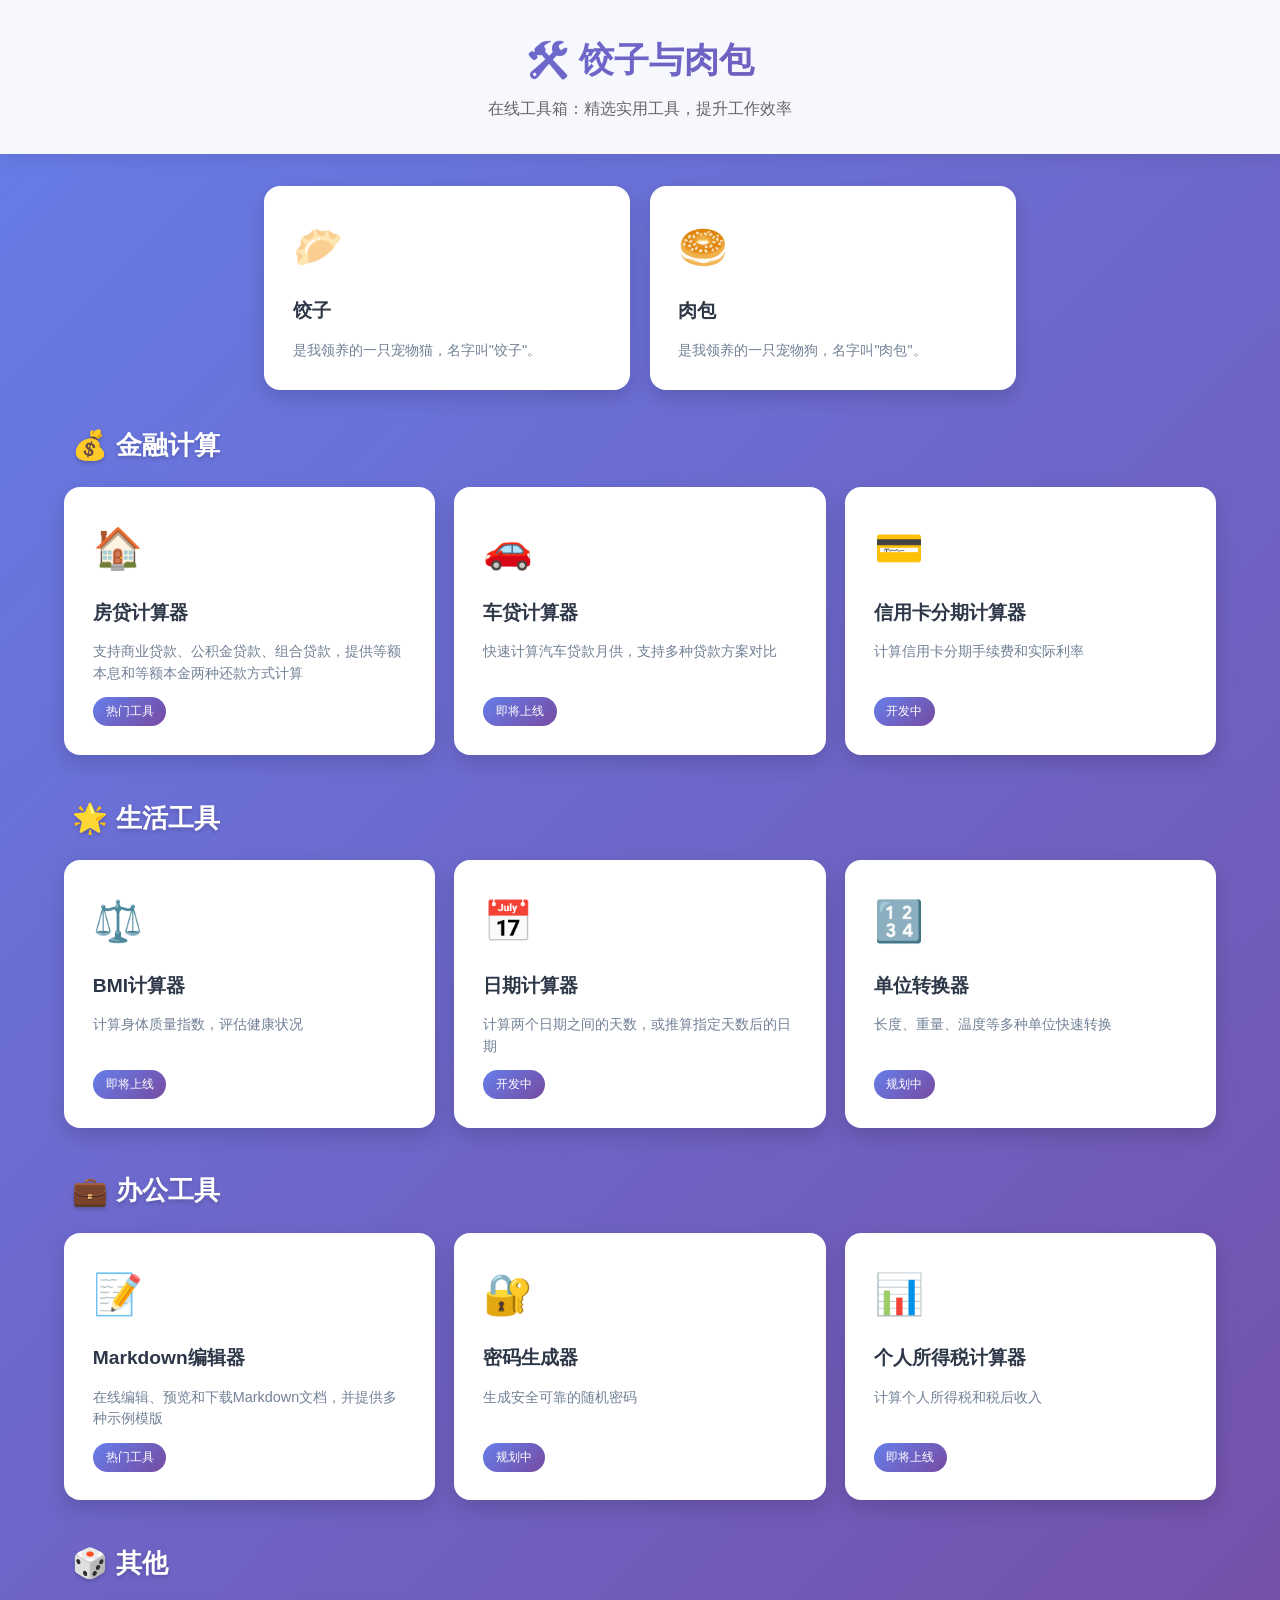
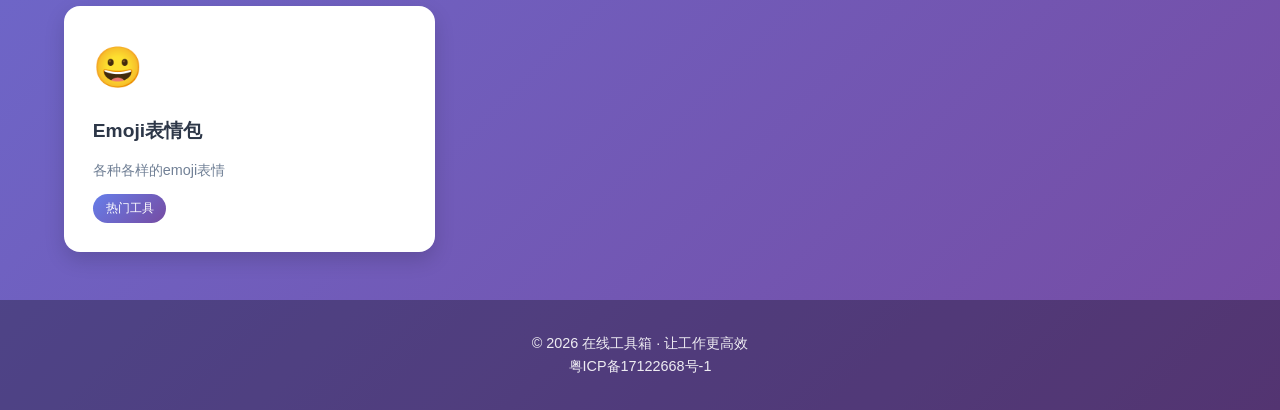
==== index.html @ e8a7672c "1.emoji表情" ====
<!DOCTYPE html>
<html lang="zh-CN">
<head>
    <!-- 统计PV -->
    <script charset="UTF-8" id="LA_COLLECT" src="//sdk.51.la/js-sdk-pro.min.js"></script>
    <script>LA.init({id:"3PX159tXXF8PlFb9",ck:"3PX159tXXF8PlFb9"})</script>
    <!-- 统计PV -->

    <meta name="baidu_union_verify" content="e7fadfc75bd903dfa86b9df560e33528">
    <meta charset="UTF-8">
    <meta name="viewport" content="width=device-width, initial-scale=1.0">
    <title>饺子与肉包</title>
    <style>
        /* 基础重置与排版 */
        * { box-sizing: border-box; margin: 0; padding: 0; }
        body {
            font-family: "PingFang SC", "Microsoft YaHei", sans-serif;
            background: linear-gradient(135deg, #667eea 0%, #764ba2 100%);
            color: #333;
            line-height: 1.6;
            min-height: 100vh;
        }

        /* 顶部导航 */
        header {
            background: rgba(255, 255, 255, 0.95);
            backdrop-filter: blur(10px);
            box-shadow: 0 2px 20px rgba(0,0,0,0.1);
            padding: 2rem 1rem;
            text-align: center;
            position: sticky;
            top: 0;
            z-index: 100;
        }
        header h1 { 
            font-size: 2.2rem; 
            margin-bottom: 0.5rem;
            background: linear-gradient(135deg, #667eea, #764ba2);
            -webkit-background-clip: text;
            -webkit-text-fill-color: transparent;
            background-clip: text;
        }
        header p { 
            font-size: 1rem; 
            color: #666;
        }

        /* 主体内容 */
        main {
            max-width: 1200px;
            margin: 2rem auto;
            padding: 0 1.5rem;
        }

        /* 分类区块 */
        .category-section {
            margin-bottom: 2.5rem;
            animation: fadeInUp 0.6s ease-out;
        }

        @keyframes fadeInUp {
            from {
                opacity: 0;
                transform: translateY(30px);
            }
            to {
                opacity: 1;
                transform: translateY(0);
            }
        }

        .category-title {
            color: white;
            font-size: 1.6rem;
            margin-bottom: 1.2rem;
            padding-left: 0.5rem;
            display: flex;
            align-items: center;
            gap: 0.5rem;
            text-shadow: 0 2px 4px rgba(0,0,0,0.2);
        }

        .category-icon {
            font-size: 1.8rem;
        }

        /* 工具卡片网格 */
        .tools-grid {
            display: grid;
            grid-template-columns: repeat(auto-fill, minmax(280px, 1fr));
            gap: 1.2rem;
        }

        /* 工具按钮卡片 */
        .tool-card {
            background: white;
            border-radius: 16px;
            padding: 1.8rem;
            text-decoration: none;
            color: #333;
            box-shadow: 0 8px 20px rgba(0,0,0,0.15);
            transition: all 0.3s cubic-bezier(0.4, 0, 0.2, 1);
            position: relative;
            overflow: hidden;
            display: flex;
            flex-direction: column;
            gap: 0.8rem;
        }

        .tool-card::before {
            content: '';
            position: absolute;
            top: 0;
            left: 0;
            width: 100%;
            height: 4px;
            background: linear-gradient(90deg, #667eea, #764ba2);
            transform: scaleX(0);
            transform-origin: left;
            transition: transform 0.3s ease;
        }

        .tool-card:hover {
            transform: translateY(-8px) scale(1.02);
            box-shadow: 0 15px 35px rgba(0,0,0,0.25);
        }

        .tool-card:hover::before {
            transform: scaleX(1);
        }

        .tool-icon {
            font-size: 2.5rem;
            margin-bottom: 0.3rem;
        }

        .tool-name {
            font-size: 1.2rem;
            font-weight: 600;
            color: #2d3748;
        }

        .tool-desc {
            font-size: 0.9rem;
            color: #718096;
            line-height: 1.5;
        }

        .tool-badge {
            display: inline-block;
            padding: 0.3rem 0.8rem;
            background: linear-gradient(135deg, #667eea, #764ba2);
            color: white;
            border-radius: 20px;
            font-size: 0.75rem;
            font-weight: 500;
            margin-top: auto;
            align-self: flex-start;
        }

        /* 响应式设计 */
        @media (max-width: 768px) {
            header h1 {
                font-size: 1.8rem;
            }
            
            .tools-grid {
                grid-template-columns: repeat(auto-fill, minmax(240px, 1fr));
                gap: 1rem;
            }

            .category-title {
                font-size: 1.3rem;
            }

            main {
                padding: 0 1rem;
            }
        }

        @media (max-width: 480px) {
            .tools-grid {
                grid-template-columns: 1fr;
            }
        }

        /* 页脚 */
        footer {
            text-align: center;
            padding: 2rem 1rem;
            background-color: rgba(0, 0, 0, 0.3);
            color: rgba(255, 255, 255, 0.9);
            font-size: 0.9rem;
            margin-top: 3rem;
        }

        footer a {
            color: rgba(255, 255, 255, 0.9);
            text-decoration: none;
            transition: color 0.3s;
        }

        footer a:hover {
            color: white;
            text-decoration: underline;
        }
    </style>
</head>
<body>

    <header>
        <h1>🛠️ 饺子与肉包</h1>
        <p>在线工具箱：精选实用工具，提升工作效率</p>
    </header>

    <!-- 饺子与肉包 -->
    <main style="max-width: 800px; margin-bottom: 1rem;">
        <div style="display: grid; grid-template-columns: repeat(auto-fit, minmax(280px, 1fr)); gap: 1.2rem; margin-bottom: 2rem;">
            <div class="tool-card" style="cursor: default;">
                <div class="tool-icon">🥟</div>
                <div class="tool-name">饺子</div>
                <div class="tool-desc">是我领养的一只宠物猫，名字叫"饺子"。</div>
            </div>

            <div class="tool-card" style="cursor: default;">
                <div class="tool-icon">🥯</div>
                <div class="tool-name">肉包</div>
                <div class="tool-desc">是我领养的一只宠物狗，名字叫"肉包"。</div>
            </div>
        </div>
    </main>

    <main>
        <!-- 金融计算分类 -->
        <section class="category-section">
            <h2 class="category-title">
                <span class="category-icon">💰</span>
                金融计算
            </h2>
            <div class="tools-grid">
                <a href="./fangdai/index.html" class="tool-card">
                    <div class="tool-icon">🏠</div>
                    <div class="tool-name">房贷计算器</div>
                    <div class="tool-desc">支持商业贷款、公积金贷款、组合贷款，提供等额本息和等额本金两种还款方式计算</div>
                    <span class="tool-badge">热门工具</span>
                </a>

                <a href="#" class="tool-card">
                    <div class="tool-icon">🚗</div>
                    <div class="tool-name">车贷计算器</div>
                    <div class="tool-desc">快速计算汽车贷款月供，支持多种贷款方案对比</div>
                    <span class="tool-badge">即将上线</span>
                </a>

                <a href="#" class="tool-card">
                    <div class="tool-icon">💳</div>
                    <div class="tool-name">信用卡分期计算器</div>
                    <div class="tool-desc">计算信用卡分期手续费和实际利率</div>
                    <span class="tool-badge">开发中</span>
                </a>
            </div>
        </section>

        <!-- 生活工具分类 -->
        <section class="category-section">
            <h2 class="category-title">
                <span class="category-icon">🌟</span>
                生活工具
            </h2>
            <div class="tools-grid">
                <a href="#" class="tool-card">
                    <div class="tool-icon">⚖️</div>
                    <div class="tool-name">BMI计算器</div>
                    <div class="tool-desc">计算身体质量指数，评估健康状况</div>
                    <span class="tool-badge">即将上线</span>
                </a>

                <a href="#" class="tool-card">
                    <div class="tool-icon">📅</div>
                    <div class="tool-name">日期计算器</div>
                    <div class="tool-desc">计算两个日期之间的天数，或推算指定天数后的日期</div>
                    <span class="tool-badge">开发中</span>
                </a>

                <a href="#" class="tool-card">
                    <div class="tool-icon">🔢</div>
                    <div class="tool-name">单位转换器</div>
                    <div class="tool-desc">长度、重量、温度等多种单位快速转换</div>
                    <span class="tool-badge">规划中</span>
                </a>
            </div>
        </section>

        <!-- 办公工具分类 -->
        <section class="category-section">
            <h2 class="category-title">
                <span class="category-icon">💼</span>
                办公工具
            </h2>
            <div class="tools-grid">
                <a href="./markdown/index.html" class="tool-card">
                    <div class="tool-icon">📝</div>
                    <div class="tool-name">Markdown编辑器</div>
                    <div class="tool-desc">在线编辑、预览和下载Markdown文档，并提供多种示例模版</div>
                    <span class="tool-badge">热门工具</span>
                </a>

                <a href="#" class="tool-card">
                    <div class="tool-icon">🔐</div>
                    <div class="tool-name">密码生成器</div>
                    <div class="tool-desc">生成安全可靠的随机密码</div>
                    <span class="tool-badge">规划中</span>
                </a>

                <a href="#" class="tool-card">
                    <div class="tool-icon">📊</div>
                    <div class="tool-name">个人所得税计算器</div>
                    <div class="tool-desc">计算个人所得税和税后收入</div>
                    <span class="tool-badge">即将上线</span>
                </a>
            </div>
        </section>

         <!-- 办公工具分类 -->
        <section class="category-section">
            <h2 class="category-title">
                <span class="category-icon">🎲</span>
                其他
            </h2>
            <div class="tools-grid">
                <a href="./emoji/index.html" class="tool-card">
                    <div class="tool-icon">😀</div>
                    <div class="tool-name">Emoji表情包</div>
                    <div class="tool-desc">各种各样的emoji表情</div>
                    <span class="tool-badge">热门工具</span>
                </a>
            </div>
        </section>
    </main>

    <footer>
        <p>&copy; <span id="year"></span> 在线工具箱 · 让工作更高效</p>
        <p><a href="https://beian.miit.gov.cn" target="_blank">粤ICP备17122668号-1</a></p>
    </footer>

    <script>
        // 自动更新年份
        document.getElementById('year').textContent = new Date().getFullYear();
    </script>

</body>
</html>
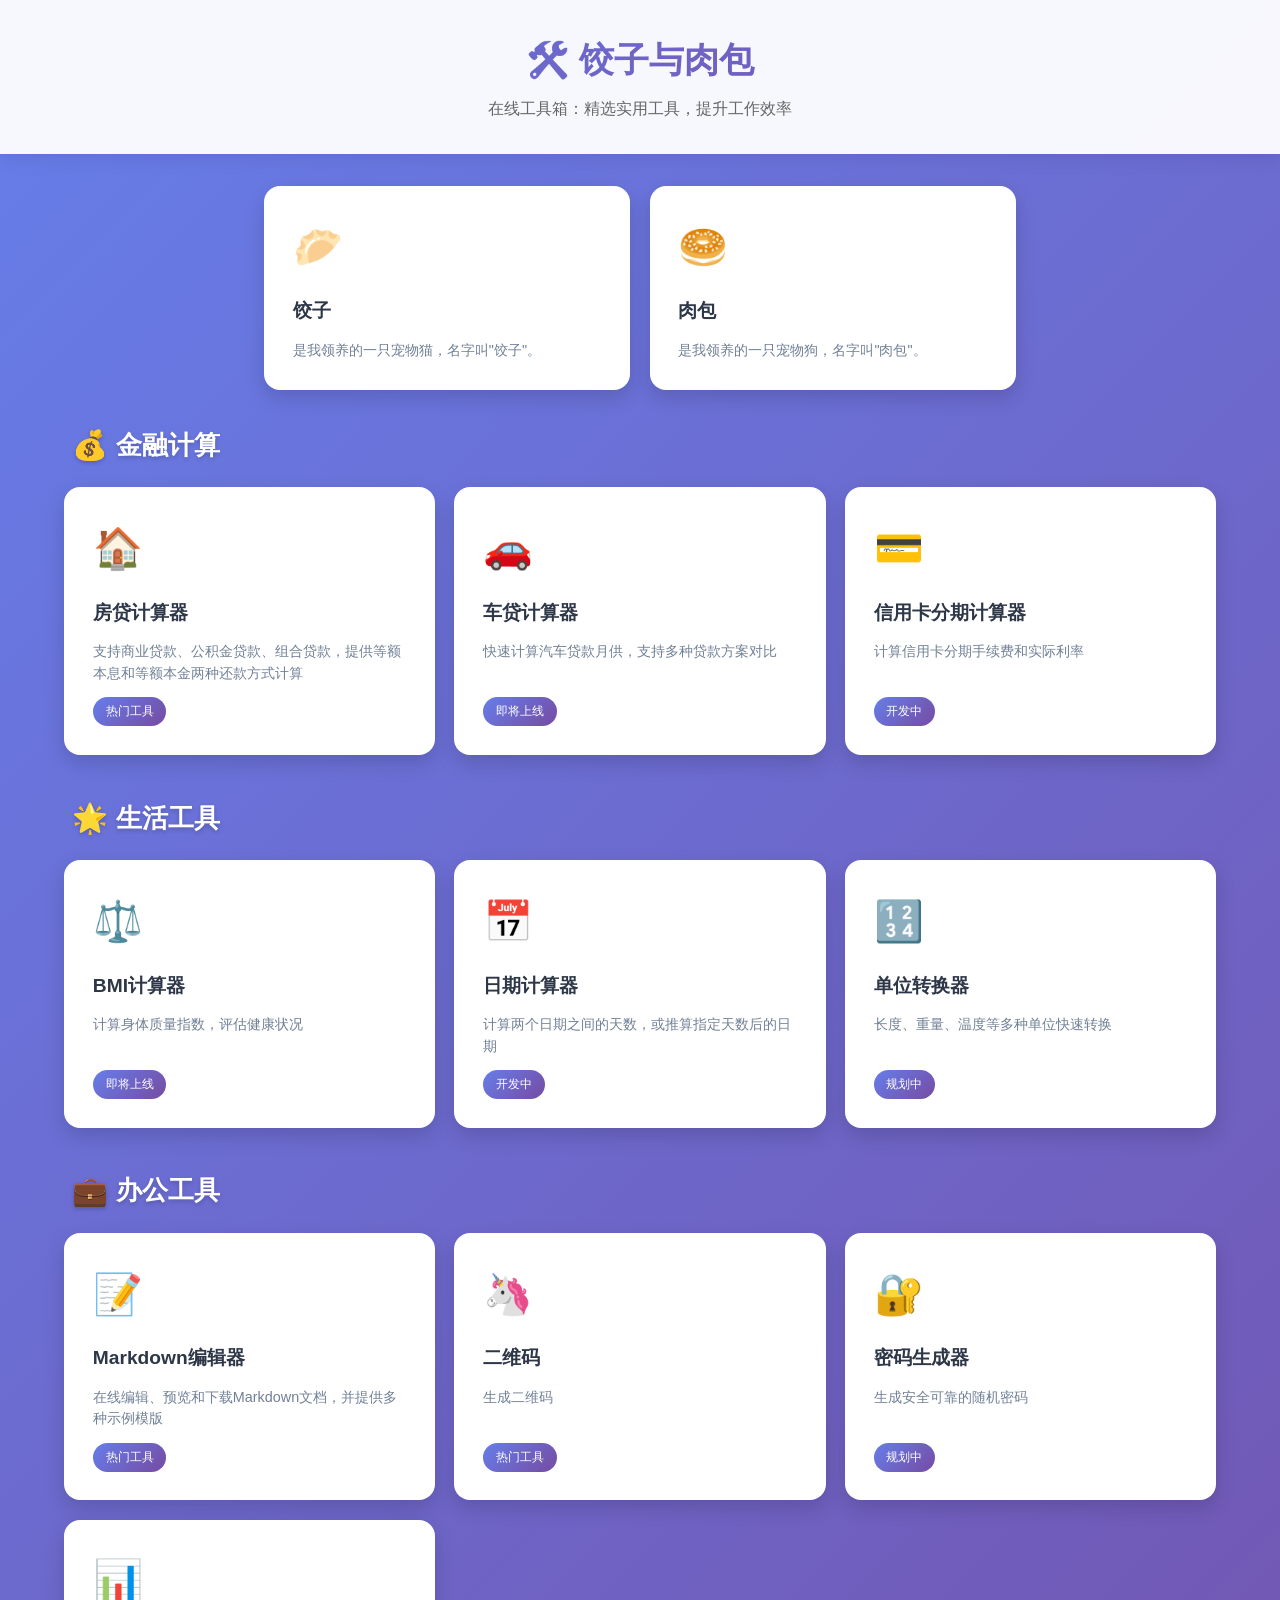
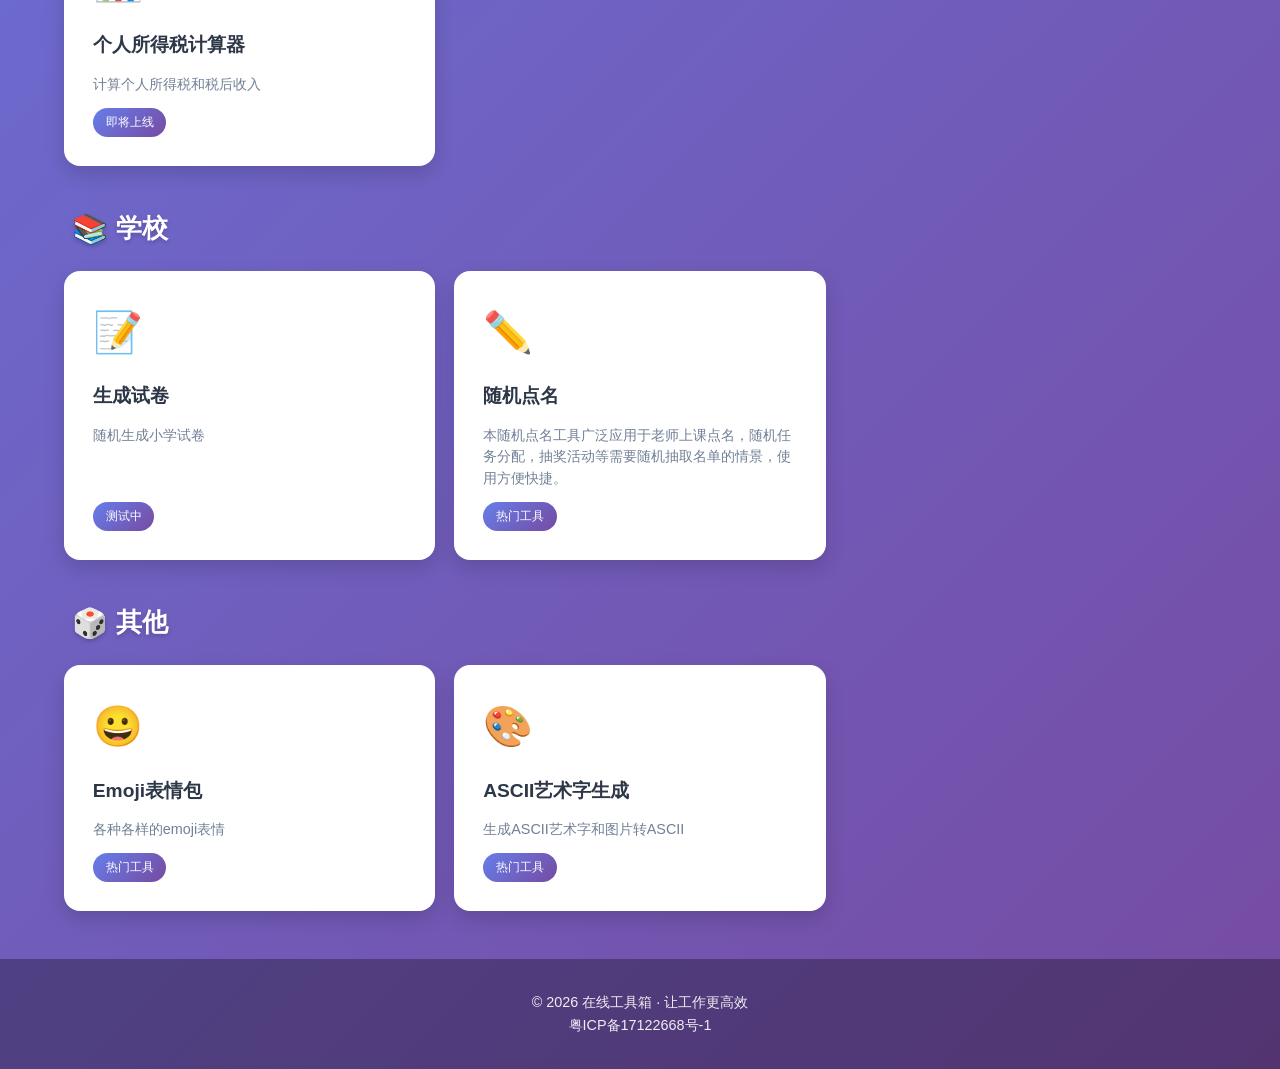
==== commit 603c4c28: "1.小工具：ASCII艺术字" ====
--- a/index.html
+++ b/index.html
@@ -305,6 +305,13 @@
                     <span class="tool-badge">热门工具</span>
                 </a>
 
+                <a href="./QRCode/index.html" class="tool-card">
+                    <div class="tool-icon">🦄</div>
+                    <div class="tool-name">二维码</div>
+                    <div class="tool-desc">生成二维码</div>
+                    <span class="tool-badge">热门工具</span>
+                </a>
+
                 <a href="#" class="tool-card">
                     <div class="tool-icon">🔐</div>
                     <div class="tool-name">密码生成器</div>
@@ -321,7 +328,31 @@
             </div>
         </section>
 
-         <!-- 办公工具分类 -->
+
+         <!-- 学校 -->
+        <section class="category-section">
+            <h2 class="category-title">
+                <span class="category-icon">📚</span>
+                学校
+            </h2>
+            <div class="tools-grid">
+                <a href="./shijuan/index.html" class="tool-card">
+                    <div class="tool-icon">📝</div>
+                    <div class="tool-name">生成试卷</div>
+                    <div class="tool-desc">随机生成小学试卷</div>
+                    <span class="tool-badge">测试中</span>
+                </a>
+                <a href="./dianming/index.html" class="tool-card">
+                    <div class="tool-icon">✏️</div>
+                    <div class="tool-name">随机点名</div>
+                    <div class="tool-desc">本随机点名工具广泛应用于老师上课点名，随机任务分配，抽奖活动等需要随机抽取名单的情景，使用方便快捷。</div>
+                    <span class="tool-badge">热门工具</span>
+                </a>
+            </div>
+        </section>
+
+
+         <!-- 其他分类 -->
         <section class="category-section">
             <h2 class="category-title">
                 <span class="category-icon">🎲</span>
@@ -334,6 +365,13 @@
                     <div class="tool-desc">各种各样的emoji表情</div>
                     <span class="tool-badge">热门工具</span>
                 </a>
+
+                <a href="./ascii_art/index.html" class="tool-card">
+                    <div class="tool-icon">🎨</div>
+                    <div class="tool-name">ASCII艺术字生成</div>
+                    <div class="tool-desc">生成ASCII艺术字和图片转ASCII</div>
+                    <span class="tool-badge">热门工具</span>
+                </a>
             </div>
         </section>
     </main>
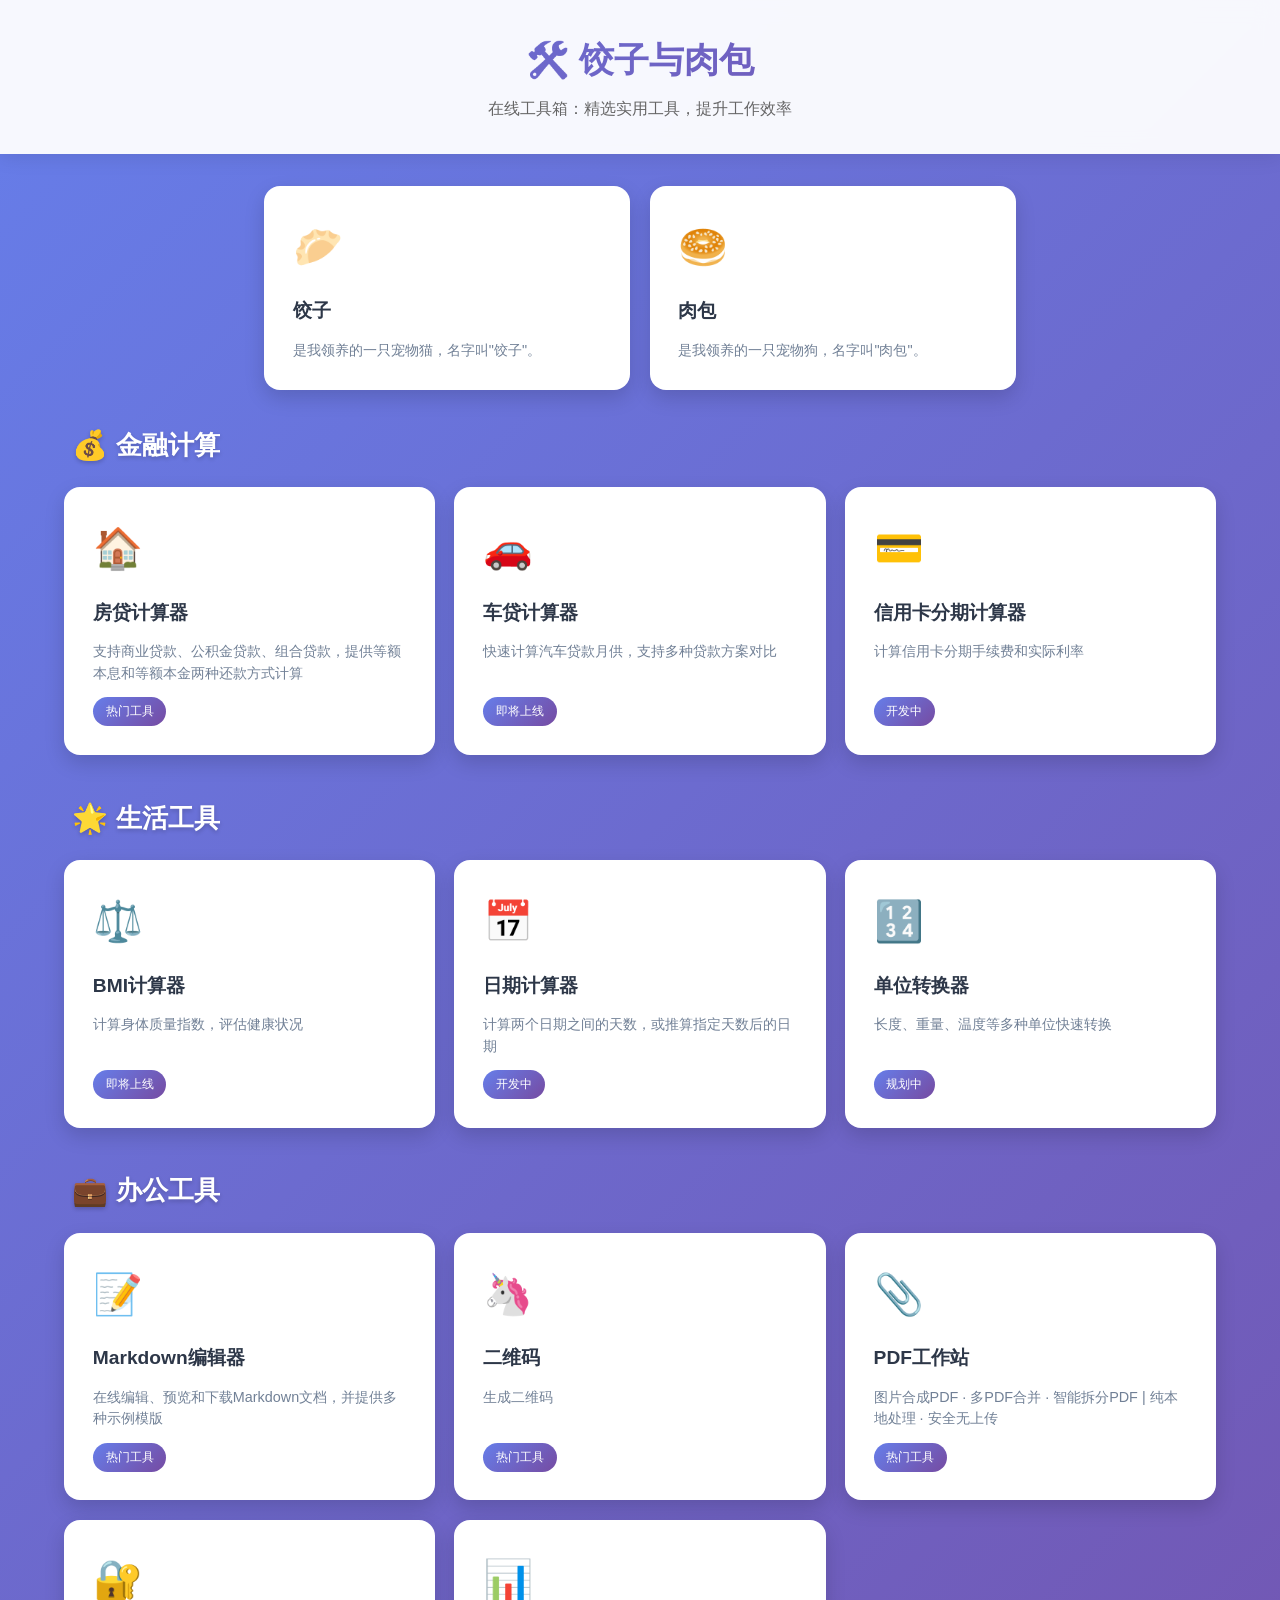
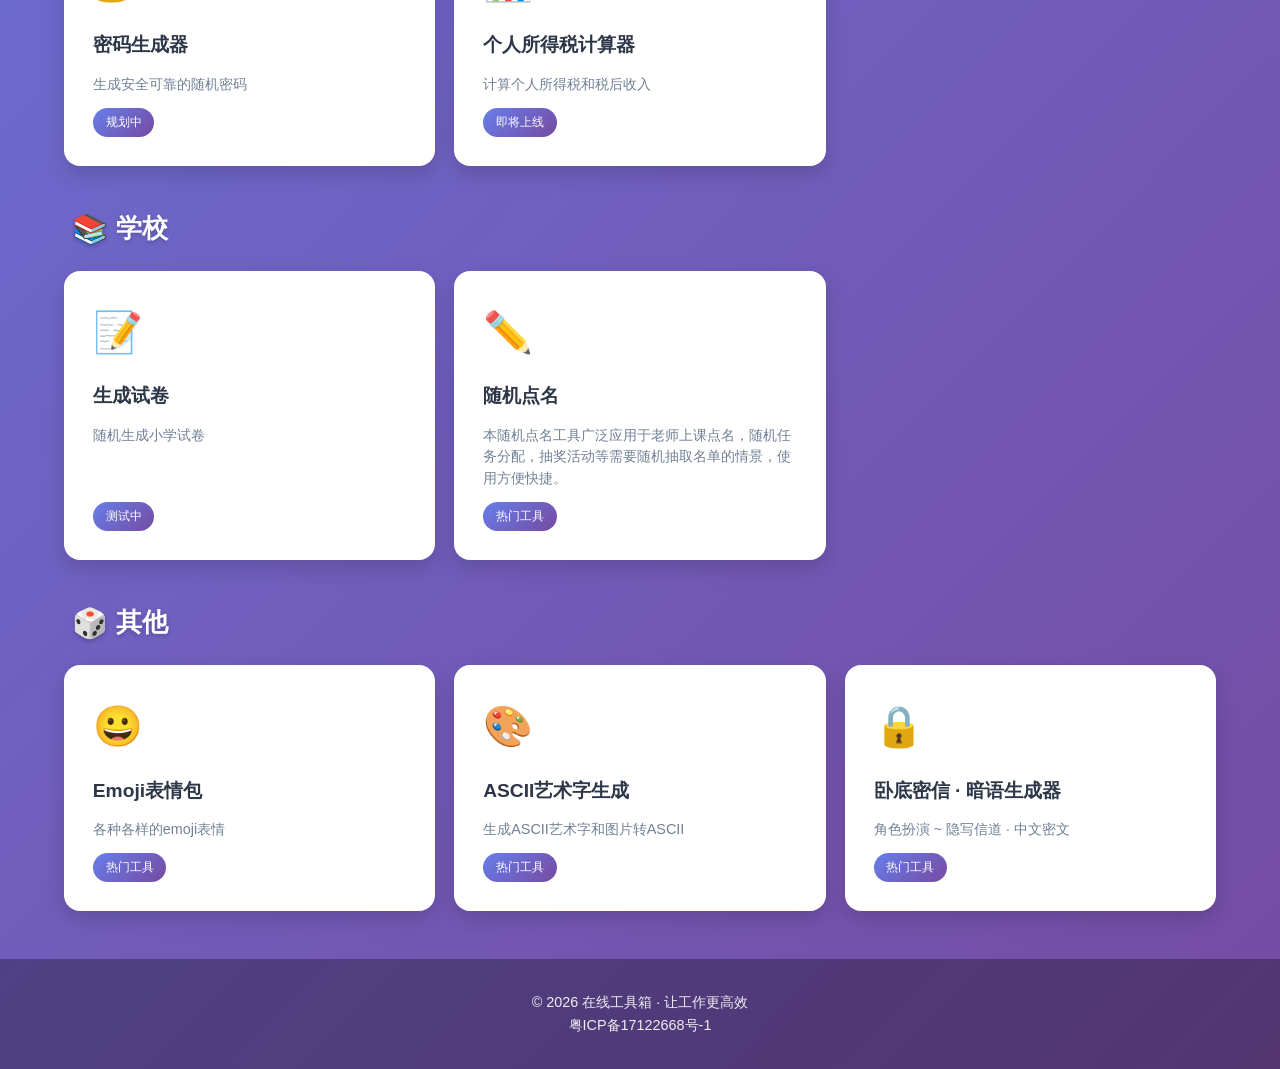
==== commit 6a676550: "1. 加密工具" ====
--- a/index.html
+++ b/index.html
@@ -1,10 +1,17 @@
 <!DOCTYPE html>
 <html lang="zh-CN">
 <head>
+
     <!-- 统计PV -->
+    <script src="./config.js"></script>
     <script charset="UTF-8" id="LA_COLLECT" src="//sdk.51.la/js-sdk-pro.min.js"></script>
-    <script>LA.init({id:"3PX159tXXF8PlFb9",ck:"3PX159tXXF8PlFb9"})</script>
+    <script>LA.init({id:SITE_CONFIG.analytics.id,ck:SITE_CONFIG.analytics.ck})</script>
     <!-- 统计PV -->
+
+<!--    &lt;!&ndash; 统计PV 发布到国内&ndash;&gt;-->
+<!--    <script charset="UTF-8" id="LA_COLLECT" src="//sdk.51.la/js-sdk-pro.min.js"></script>-->
+<!--    <script>LA.init({id:"3PX159tXXF8PlFb9",ck:"3PX159tXXF8PlFb9"})</script>-->
+<!--    &lt;!&ndash; 统计PV &ndash;&gt;-->
 
     <meta name="baidu_union_verify" content="e7fadfc75bd903dfa86b9df560e33528">
     <meta charset="UTF-8">
@@ -312,6 +319,13 @@
                     <span class="tool-badge">热门工具</span>
                 </a>
 
+                <a href="./pdf_edit/index.html" class="tool-card">
+                    <div class="tool-icon">📎</div>
+                    <div class="tool-name">PDF工作站</div>
+                    <div class="tool-desc">图片合成PDF · 多PDF合并 · 智能拆分PDF | 纯本地处理 · 安全无上传</div>
+                    <span class="tool-badge">热门工具</span>
+                </a>
+
                 <a href="#" class="tool-card">
                     <div class="tool-icon">🔐</div>
                     <div class="tool-name">密码生成器</div>
@@ -372,6 +386,13 @@
                     <div class="tool-desc">生成ASCII艺术字和图片转ASCII</div>
                     <span class="tool-badge">热门工具</span>
                 </a>
+
+                 <a href="./secret_play/index.html" class="tool-card">
+                    <div class="tool-icon">🔒</div>
+                    <div class="tool-name">卧底密信 · 暗语生成器</div>
+                    <div class="tool-desc">角色扮演 ~ 隐写信道 · 中文密文</div>
+                    <span class="tool-badge">热门工具</span>
+                </a>
             </div>
         </section>
     </main>
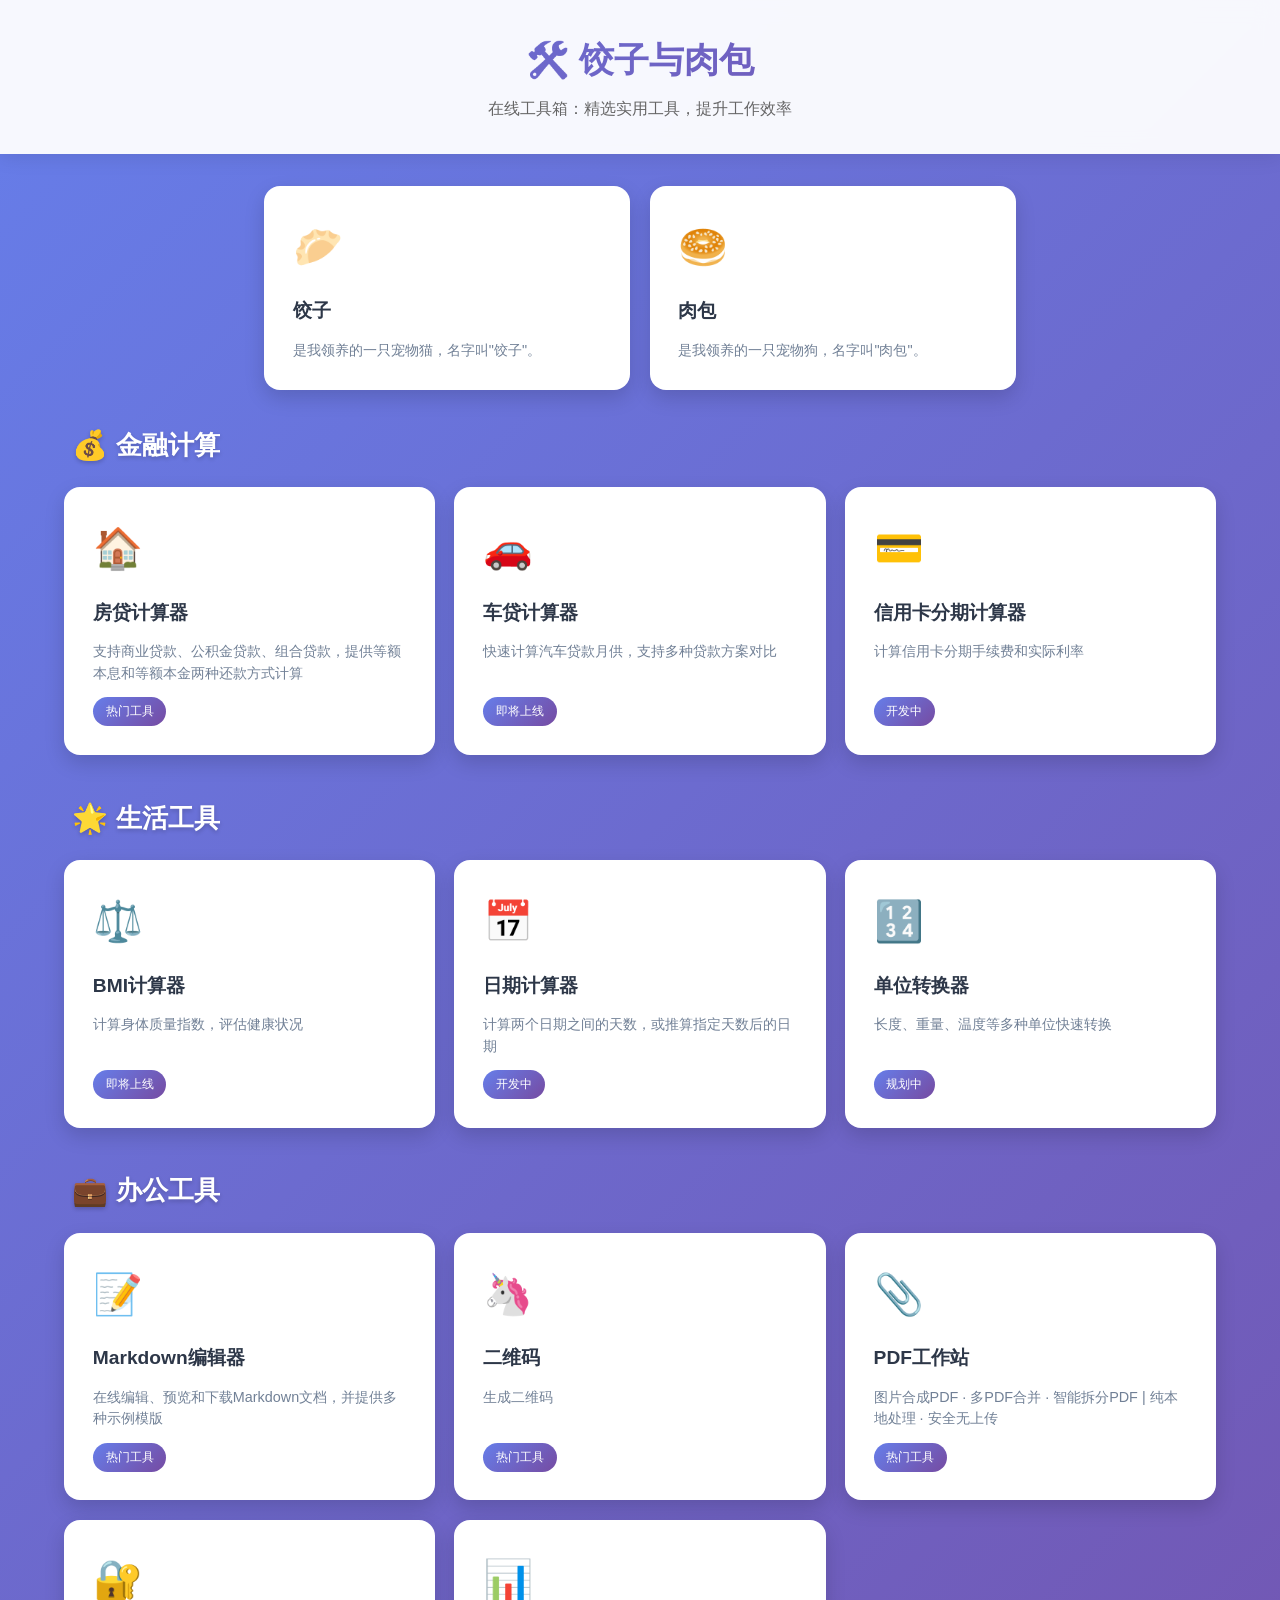
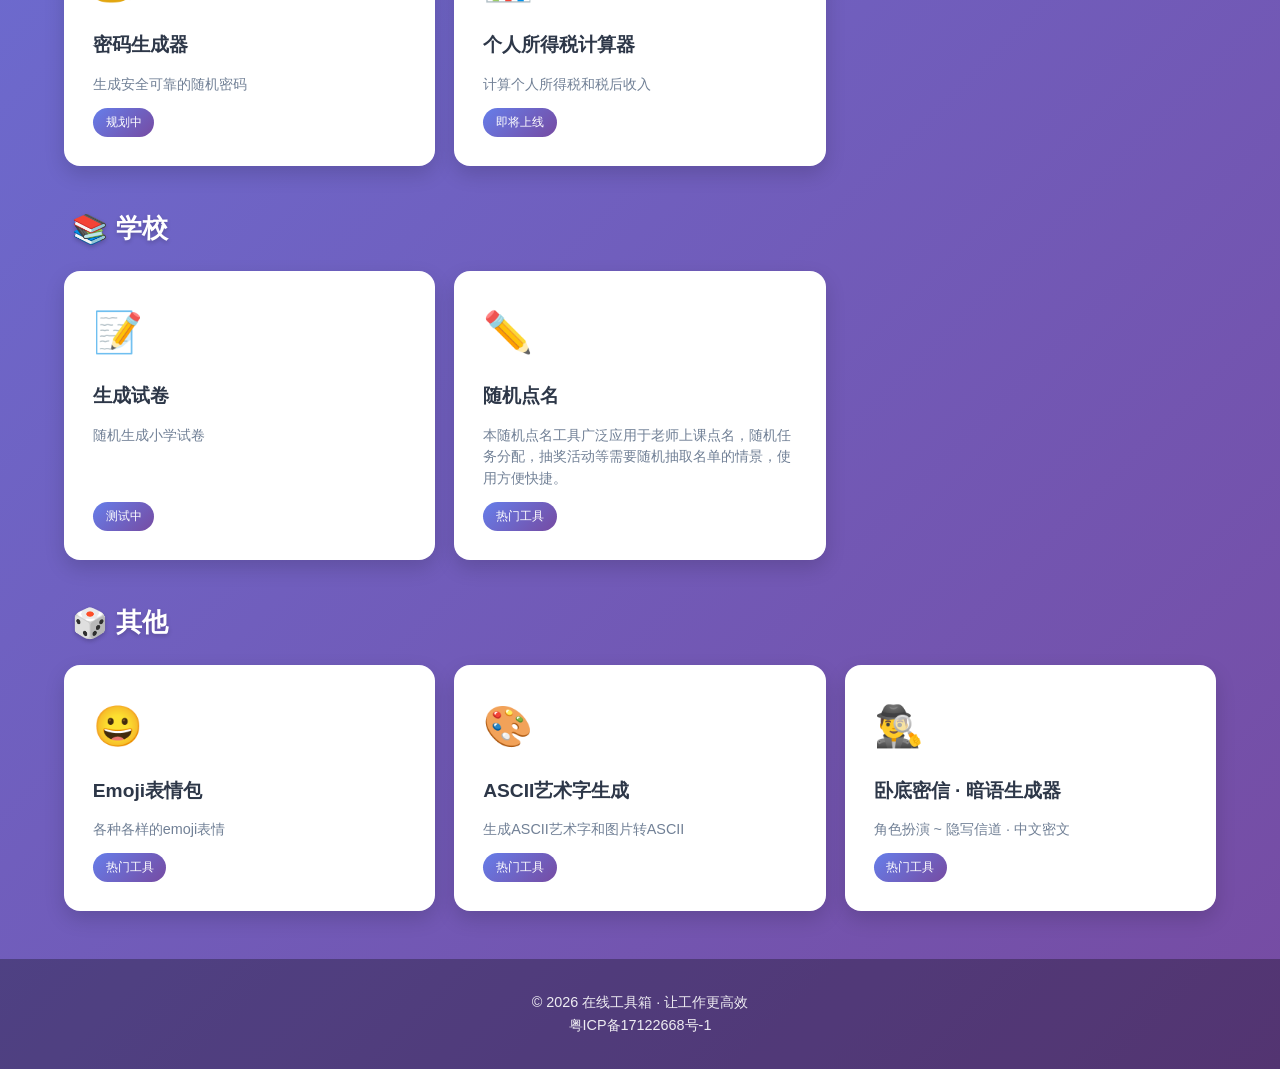
==== commit e719d5f9: "1. 加解密工具，添加PV埋点、返回首页按钮" ====
--- a/index.html
+++ b/index.html
@@ -388,7 +388,7 @@
                 </a>
 
                  <a href="./secret_play/index.html" class="tool-card">
-                    <div class="tool-icon">🔒</div>
+                    <div class="tool-icon">🕵️‍♂️</div>
                     <div class="tool-name">卧底密信 · 暗语生成器</div>
                     <div class="tool-desc">角色扮演 ~ 隐写信道 · 中文密文</div>
                     <span class="tool-badge">热门工具</span>
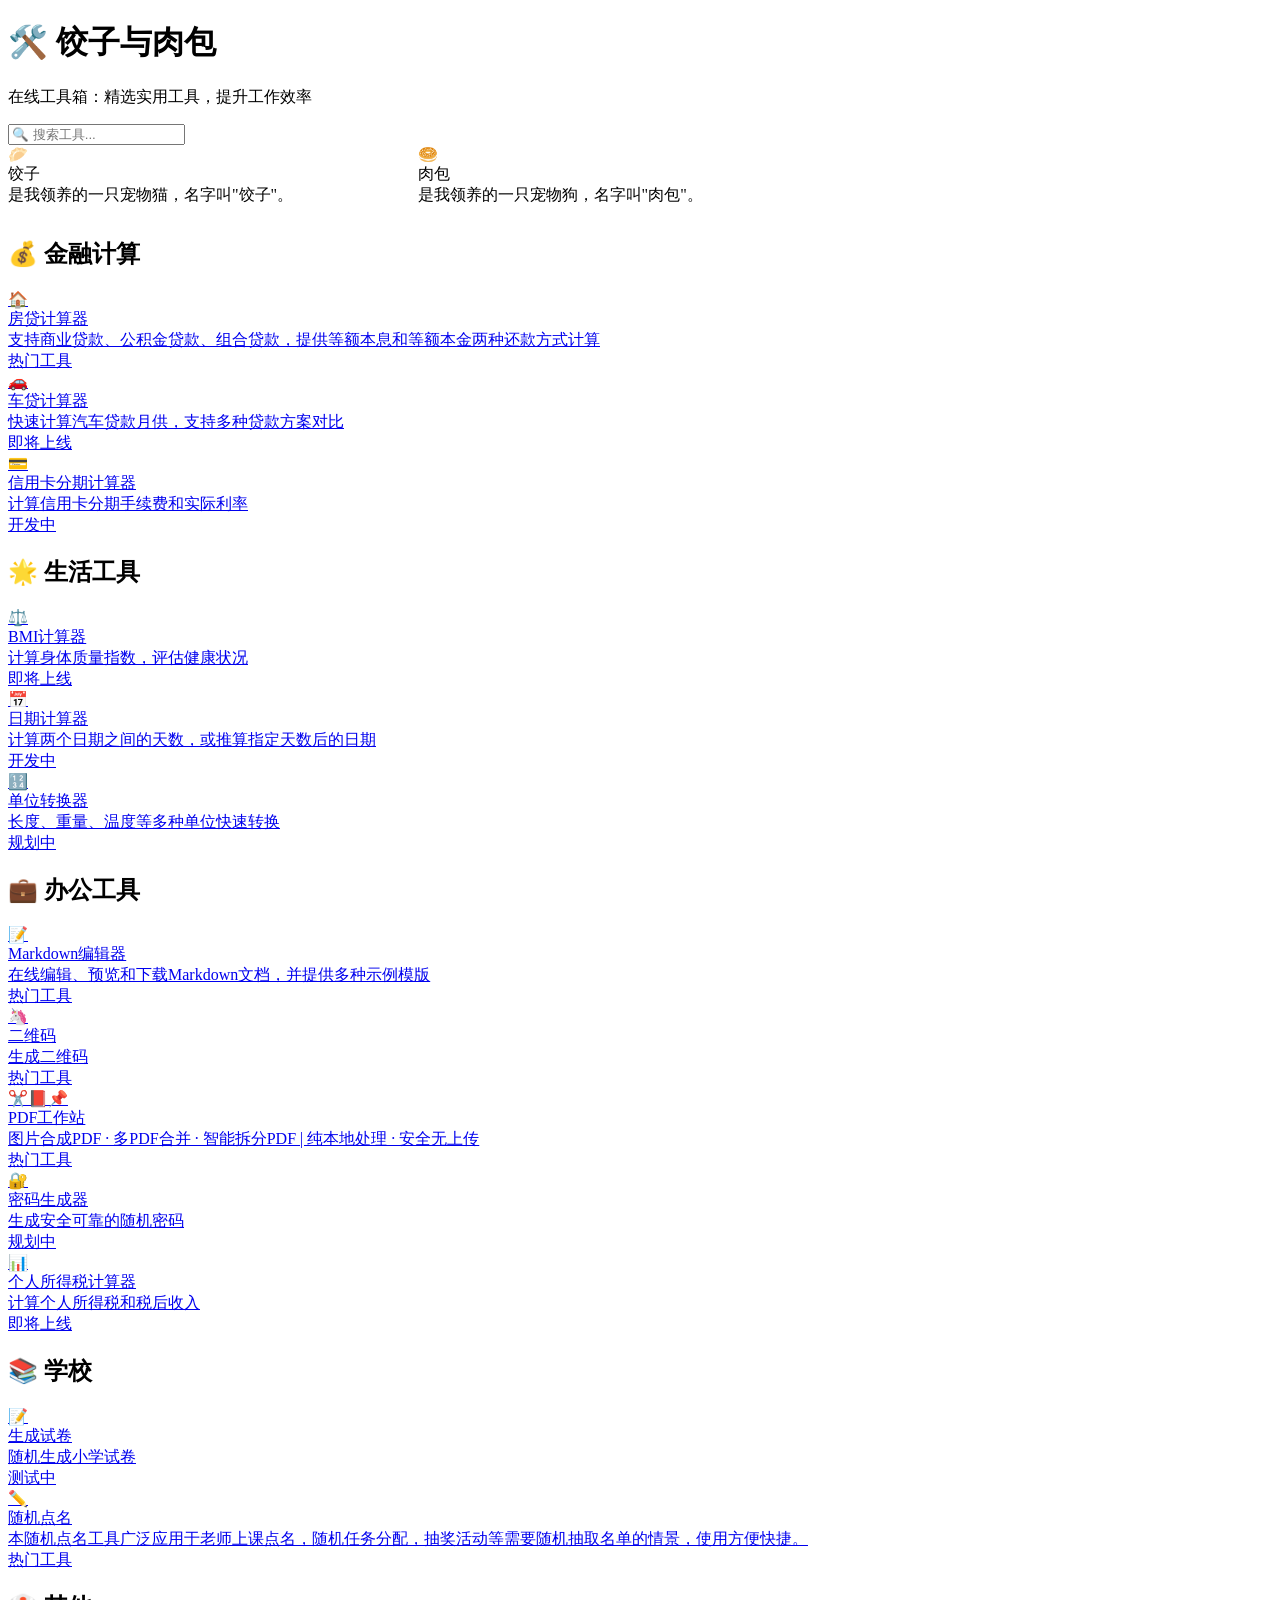
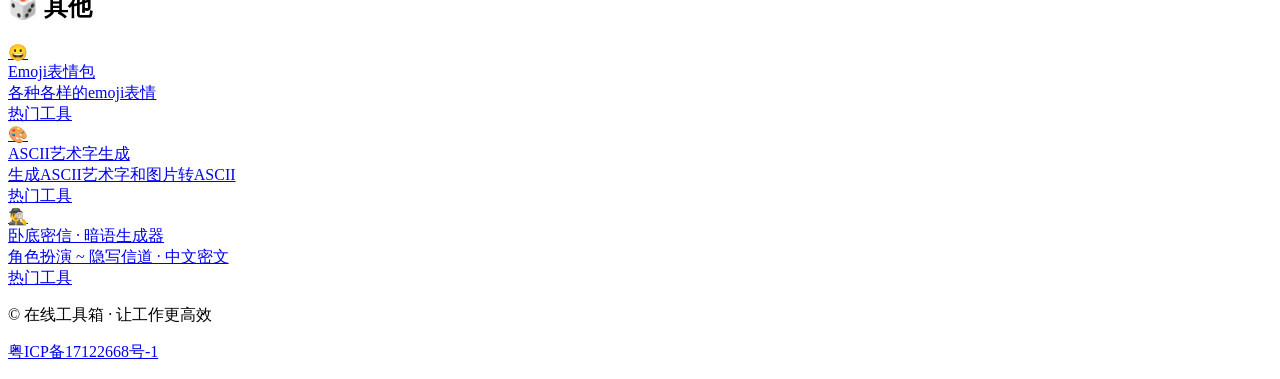
==== commit 3e45ef82: "1. 新增emoji种类 2. 修改PDF工作站入口的图标" ====
--- a/index.html
+++ b/index.html
@@ -17,207 +17,16 @@
     <meta charset="UTF-8">
     <meta name="viewport" content="width=device-width, initial-scale=1.0">
     <title>饺子与肉包</title>
-    <style>
-        /* 基础重置与排版 */
-        * { box-sizing: border-box; margin: 0; padding: 0; }
-        body {
-            font-family: "PingFang SC", "Microsoft YaHei", sans-serif;
-            background: linear-gradient(135deg, #667eea 0%, #764ba2 100%);
-            color: #333;
-            line-height: 1.6;
-            min-height: 100vh;
-        }
-
-        /* 顶部导航 */
-        header {
-            background: rgba(255, 255, 255, 0.95);
-            backdrop-filter: blur(10px);
-            box-shadow: 0 2px 20px rgba(0,0,0,0.1);
-            padding: 2rem 1rem;
-            text-align: center;
-            position: sticky;
-            top: 0;
-            z-index: 100;
-        }
-        header h1 { 
-            font-size: 2.2rem; 
-            margin-bottom: 0.5rem;
-            background: linear-gradient(135deg, #667eea, #764ba2);
-            -webkit-background-clip: text;
-            -webkit-text-fill-color: transparent;
-            background-clip: text;
-        }
-        header p { 
-            font-size: 1rem; 
-            color: #666;
-        }
-
-        /* 主体内容 */
-        main {
-            max-width: 1200px;
-            margin: 2rem auto;
-            padding: 0 1.5rem;
-        }
-
-        /* 分类区块 */
-        .category-section {
-            margin-bottom: 2.5rem;
-            animation: fadeInUp 0.6s ease-out;
-        }
-
-        @keyframes fadeInUp {
-            from {
-                opacity: 0;
-                transform: translateY(30px);
-            }
-            to {
-                opacity: 1;
-                transform: translateY(0);
-            }
-        }
-
-        .category-title {
-            color: white;
-            font-size: 1.6rem;
-            margin-bottom: 1.2rem;
-            padding-left: 0.5rem;
-            display: flex;
-            align-items: center;
-            gap: 0.5rem;
-            text-shadow: 0 2px 4px rgba(0,0,0,0.2);
-        }
-
-        .category-icon {
-            font-size: 1.8rem;
-        }
-
-        /* 工具卡片网格 */
-        .tools-grid {
-            display: grid;
-            grid-template-columns: repeat(auto-fill, minmax(280px, 1fr));
-            gap: 1.2rem;
-        }
-
-        /* 工具按钮卡片 */
-        .tool-card {
-            background: white;
-            border-radius: 16px;
-            padding: 1.8rem;
-            text-decoration: none;
-            color: #333;
-            box-shadow: 0 8px 20px rgba(0,0,0,0.15);
-            transition: all 0.3s cubic-bezier(0.4, 0, 0.2, 1);
-            position: relative;
-            overflow: hidden;
-            display: flex;
-            flex-direction: column;
-            gap: 0.8rem;
-        }
-
-        .tool-card::before {
-            content: '';
-            position: absolute;
-            top: 0;
-            left: 0;
-            width: 100%;
-            height: 4px;
-            background: linear-gradient(90deg, #667eea, #764ba2);
-            transform: scaleX(0);
-            transform-origin: left;
-            transition: transform 0.3s ease;
-        }
-
-        .tool-card:hover {
-            transform: translateY(-8px) scale(1.02);
-            box-shadow: 0 15px 35px rgba(0,0,0,0.25);
-        }
-
-        .tool-card:hover::before {
-            transform: scaleX(1);
-        }
-
-        .tool-icon {
-            font-size: 2.5rem;
-            margin-bottom: 0.3rem;
-        }
-
-        .tool-name {
-            font-size: 1.2rem;
-            font-weight: 600;
-            color: #2d3748;
-        }
-
-        .tool-desc {
-            font-size: 0.9rem;
-            color: #718096;
-            line-height: 1.5;
-        }
-
-        .tool-badge {
-            display: inline-block;
-            padding: 0.3rem 0.8rem;
-            background: linear-gradient(135deg, #667eea, #764ba2);
-            color: white;
-            border-radius: 20px;
-            font-size: 0.75rem;
-            font-weight: 500;
-            margin-top: auto;
-            align-self: flex-start;
-        }
-
-        /* 响应式设计 */
-        @media (max-width: 768px) {
-            header h1 {
-                font-size: 1.8rem;
-            }
-            
-            .tools-grid {
-                grid-template-columns: repeat(auto-fill, minmax(240px, 1fr));
-                gap: 1rem;
-            }
-
-            .category-title {
-                font-size: 1.3rem;
-            }
-
-            main {
-                padding: 0 1rem;
-            }
-        }
-
-        @media (max-width: 480px) {
-            .tools-grid {
-                grid-template-columns: 1fr;
-            }
-        }
-
-        /* 页脚 */
-        footer {
-            text-align: center;
-            padding: 2rem 1rem;
-            background-color: rgba(0, 0, 0, 0.3);
-            color: rgba(255, 255, 255, 0.9);
-            font-size: 0.9rem;
-            margin-top: 3rem;
-        }
-
-        footer a {
-            color: rgba(255, 255, 255, 0.9);
-            text-decoration: none;
-            transition: color 0.3s;
-        }
-
-        footer a:hover {
-            color: white;
-            text-decoration: underline;
-        }
-    </style>
+    <link rel="stylesheet" href="style.css">
 </head>
 <body>
 
     <header>
         <h1>🛠️ 饺子与肉包</h1>
         <p>在线工具箱：精选实用工具，提升工作效率</p>
+        <div class="search-container">
+            <input type="text" class="search-input" id="toolSearch" placeholder="🔍 搜索工具...">
+        </div>
     </header>
 
     <!-- 饺子与肉包 -->
@@ -237,6 +46,22 @@
         </div>
     </main>
 
+    <!-- 历史记录 -->
+    <main id="historyMain" style="display: none;">
+        <section class="history-section">
+            <div class="history-header">
+                <h2 class="history-title">
+                    <span>⏱️</span>
+                    最近访问
+                </h2>
+                <button class="clear-history-btn" onclick="clearHistory()">清空历史</button>
+            </div>
+            <div class="history-grid" id="historyGrid">
+                <!-- 历史记录将在这里动态生成 -->
+            </div>
+        </section>
+    </main>
+
     <main>
         <!-- 金融计算分类 -->
         <section class="category-section">
@@ -320,7 +145,7 @@
                 </a>
 
                 <a href="./pdf_edit/index.html" class="tool-card">
-                    <div class="tool-icon">📎</div>
+                    <div class="tool-icon">✂️📕📌</div>
                     <div class="tool-name">PDF工作站</div>
                     <div class="tool-desc">图片合成PDF · 多PDF合并 · 智能拆分PDF | 纯本地处理 · 安全无上传</div>
                     <span class="tool-badge">热门工具</span>
@@ -402,10 +227,7 @@
         <p><a href="https://beian.miit.gov.cn" target="_blank">粤ICP备17122668号-1</a></p>
     </footer>
 
-    <script>
-        // 自动更新年份
-        document.getElementById('year').textContent = new Date().getFullYear();
-    </script>
+    <script src="script.js"></script>
 
 </body>
 </html>
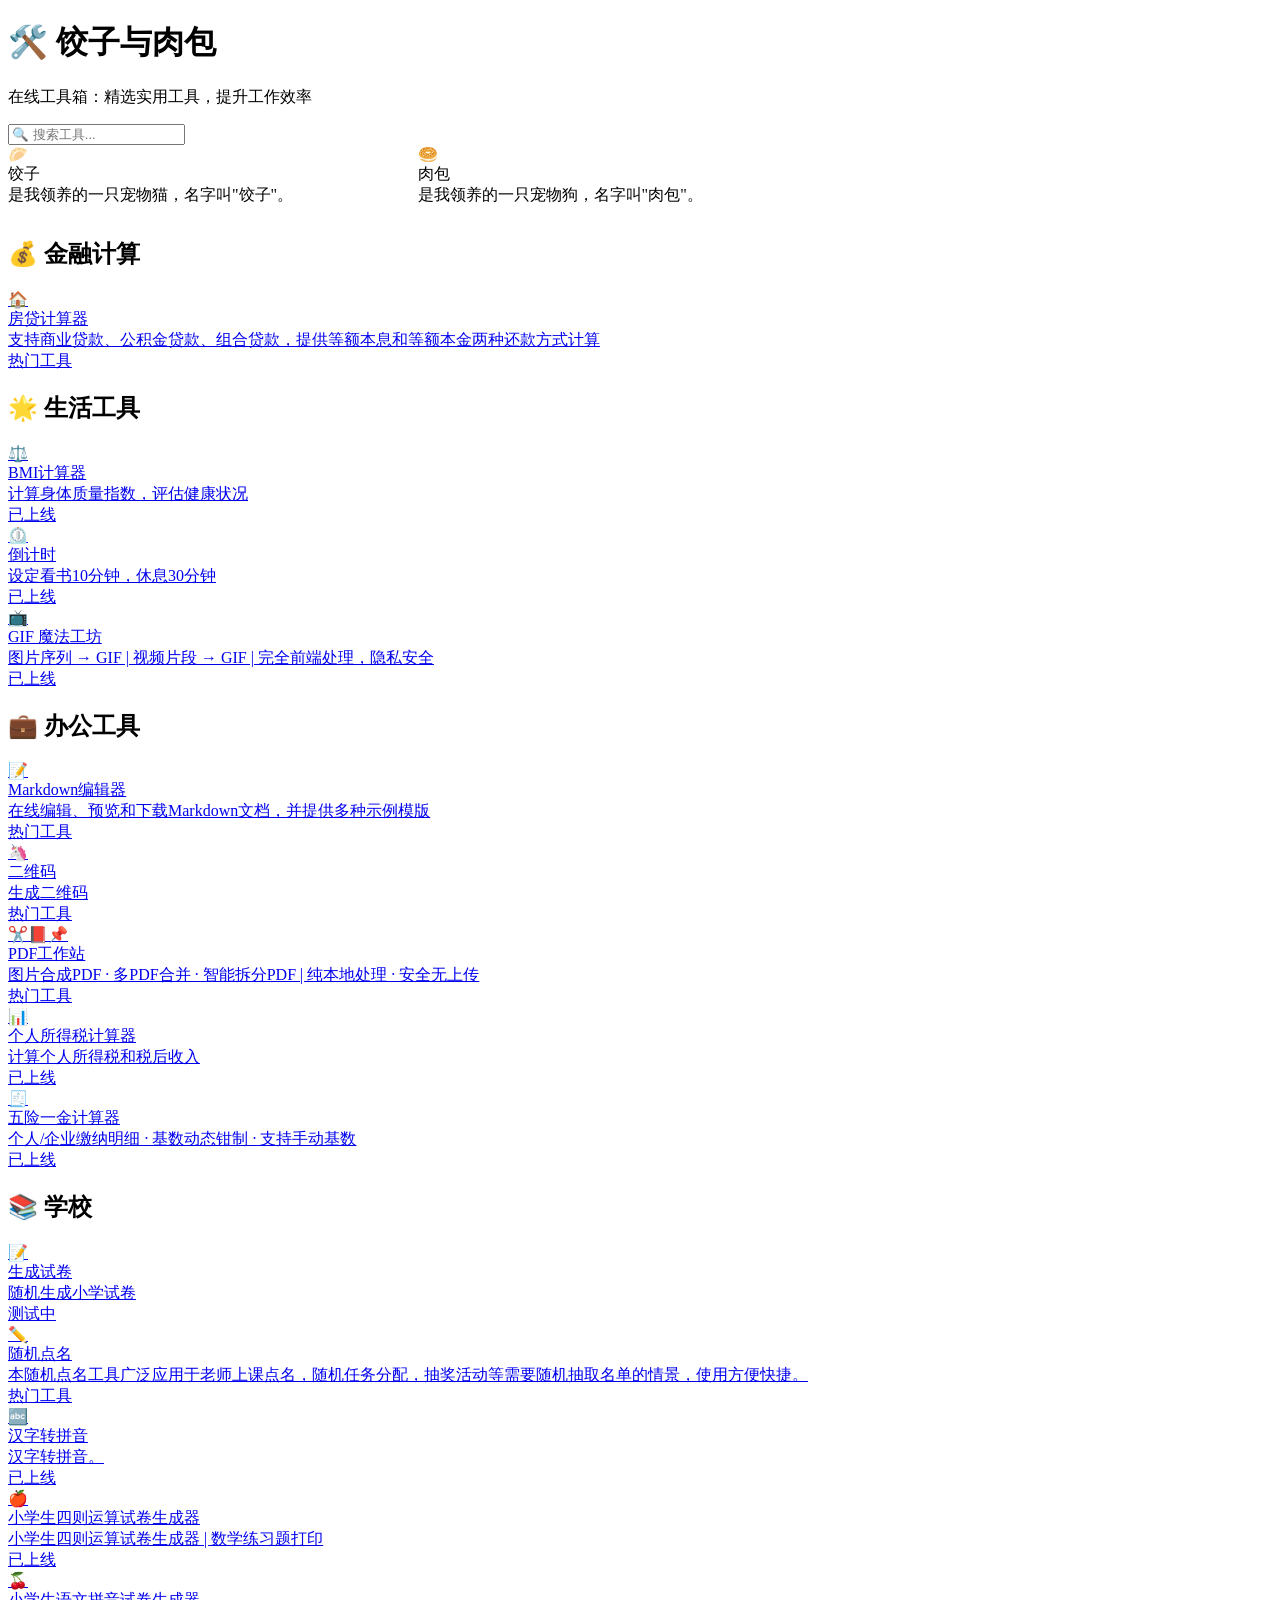
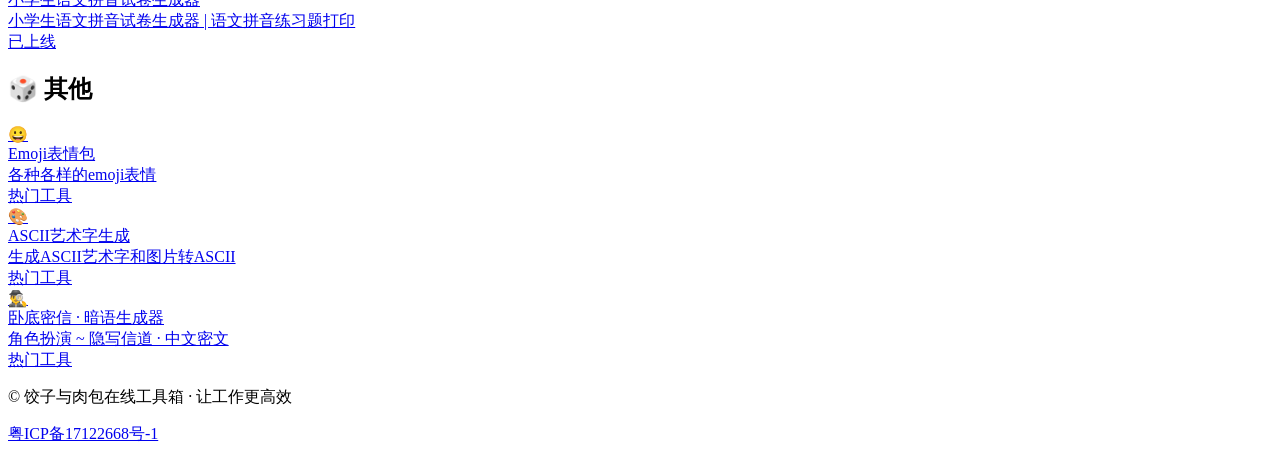
==== commit c3ec2655: "1. 小学语文拼音试卷生成" ====
--- a/index.html
+++ b/index.html
@@ -16,7 +16,41 @@
     <meta name="baidu_union_verify" content="e7fadfc75bd903dfa86b9df560e33528">
     <meta charset="UTF-8">
     <meta name="viewport" content="width=device-width, initial-scale=1.0">
-    <title>饺子与肉包</title>
+    
+    <!-- SEO Meta Tags -->
+    <title>饺子与肉包 - 在线工具箱 | 精选实用工具，提升工作效率</title>
+    <meta name="keywords" content="在线工具,网页工具,工具箱,房贷计算器,BMI计算器,Markdown编辑器,二维码生成器,GIF制作,PDF编辑,ASCII艺术,密码生成器,免费工具,效率工具">
+    <meta name="description" content="饺子与肉包在线工具箱，提供房贷计算器、BMI健康评估、Markdown编辑器、二维码生成、GIF制作、PDF编辑等实用工具。纯前端实现，隐私安全，无需安装，即开即用。">
+    <meta name="author" content="饺子与肉包">
+    <meta name="robots" content="index, follow">
+    <link rel="canonical" href="" id="canonicalLink">
+    
+    <!-- Open Graph / Facebook -->
+    <meta property="og:type" content="website">
+    <meta property="og:url" content="" id="ogUrl">
+    <meta property="og:title" content="饺子与肉包 - 在线工具箱">
+    <meta property="og:description" content="精选实用在线工具，包含金融计算、生活工具、办公助手等，提升您的工作效率。">
+    <meta property="og:image" content="" id="ogImage">
+    <meta property="og:site_name" content="饺子与肉包工具箱">
+    <meta property="og:locale" content="zh_CN">
+    
+    <!-- Twitter -->
+    <meta name="twitter:card" content="summary_large_image">
+    <meta name="twitter:url" content="" id="twitterUrl">
+    <meta name="twitter:title" content="饺子与肉包 - 在线工具箱">
+    <meta name="twitter:description" content="精选实用在线工具，提升工作效率">
+    <meta name="twitter:image" content="" id="twitterImage">
+    
+    <!-- Favicon -->
+    <link rel="icon" type="image/png" sizes="32x32" href="/favicon-32x32.png">
+    <link rel="icon" type="image/png" sizes="16x16" href="/favicon-16x16.png">
+    <link rel="apple-touch-icon" sizes="180x180" href="/apple-touch-icon.png">
+    <link rel="manifest" href="/site.webmanifest">
+    
+    <!-- Theme Color -->
+    <meta name="theme-color" content="#667eea">
+    <meta name="msapplication-TileColor" content="#667eea">
+    
     <link rel="stylesheet" href="style.css">
 </head>
 <body>
@@ -77,19 +111,19 @@
                     <span class="tool-badge">热门工具</span>
                 </a>
 
-                <a href="#" class="tool-card">
-                    <div class="tool-icon">🚗</div>
-                    <div class="tool-name">车贷计算器</div>
-                    <div class="tool-desc">快速计算汽车贷款月供，支持多种贷款方案对比</div>
-                    <span class="tool-badge">即将上线</span>
-                </a>
-
-                <a href="#" class="tool-card">
-                    <div class="tool-icon">💳</div>
-                    <div class="tool-name">信用卡分期计算器</div>
-                    <div class="tool-desc">计算信用卡分期手续费和实际利率</div>
-                    <span class="tool-badge">开发中</span>
-                </a>
+<!--                <a href="#" class="tool-card">-->
+<!--                    <div class="tool-icon">🚗</div>-->
+<!--                    <div class="tool-name">车贷计算器</div>-->
+<!--                    <div class="tool-desc">快速计算汽车贷款月供，支持多种贷款方案对比</div>-->
+<!--                    <span class="tool-badge">即将上线</span>-->
+<!--                </a>-->
+
+<!--                <a href="#" class="tool-card">-->
+<!--                    <div class="tool-icon">💳</div>-->
+<!--                    <div class="tool-name">信用卡分期计算器</div>-->
+<!--                    <div class="tool-desc">计算信用卡分期手续费和实际利率</div>-->
+<!--                    <span class="tool-badge">开发中</span>-->
+<!--                </a>-->
             </div>
         </section>
 
@@ -100,25 +134,25 @@
                 生活工具
             </h2>
             <div class="tools-grid">
-                <a href="#" class="tool-card">
+                <a href="./BMI/index.html" class="tool-card">
                     <div class="tool-icon">⚖️</div>
                     <div class="tool-name">BMI计算器</div>
                     <div class="tool-desc">计算身体质量指数，评估健康状况</div>
-                    <span class="tool-badge">即将上线</span>
-                </a>
-
-                <a href="#" class="tool-card">
-                    <div class="tool-icon">📅</div>
-                    <div class="tool-name">日期计算器</div>
-                    <div class="tool-desc">计算两个日期之间的天数，或推算指定天数后的日期</div>
-                    <span class="tool-badge">开发中</span>
-                </a>
-
-                <a href="#" class="tool-card">
-                    <div class="tool-icon">🔢</div>
-                    <div class="tool-name">单位转换器</div>
-                    <div class="tool-desc">长度、重量、温度等多种单位快速转换</div>
-                    <span class="tool-badge">规划中</span>
+                    <span class="tool-badge">已上线</span>
+                </a>
+
+                <a href="./worker_time" class="tool-card">
+                    <div class="tool-icon">⏲️</div>
+                    <div class="tool-name">倒计时</div>
+                    <div class="tool-desc">设定看书10分钟，休息30分钟</div>
+                    <span class="tool-badge">已上线</span>
+                </a>
+
+                <a href="./GIF_creater/index.html" class="tool-card">
+                    <div class="tool-icon">📺</div>
+                    <div class="tool-name">GIF 魔法工坊</div>
+                    <div class="tool-desc">图片序列 → GIF  |  视频片段 → GIF  |  完全前端处理，隐私安全</div>
+                    <span class="tool-badge">已上线</span>
                 </a>
             </div>
         </section>
@@ -151,18 +185,25 @@
                     <span class="tool-badge">热门工具</span>
                 </a>
 
-                <a href="#" class="tool-card">
-                    <div class="tool-icon">🔐</div>
-                    <div class="tool-name">密码生成器</div>
-                    <div class="tool-desc">生成安全可靠的随机密码</div>
-                    <span class="tool-badge">规划中</span>
-                </a>
-
-                <a href="#" class="tool-card">
+<!--                <a href="#" class="tool-card">-->
+<!--                    <div class="tool-icon">🔐</div>-->
+<!--                    <div class="tool-name">密码生成器</div>-->
+<!--                    <div class="tool-desc">生成安全可靠的随机密码</div>-->
+<!--                    <span class="tool-badge">规划中</span>-->
+<!--                </a>-->
+
+                <a href="./geshui/index.html" class="tool-card">
                     <div class="tool-icon">📊</div>
                     <div class="tool-name">个人所得税计算器</div>
                     <div class="tool-desc">计算个人所得税和税后收入</div>
-                    <span class="tool-badge">即将上线</span>
+                    <span class="tool-badge">已上线</span>
+                </a>
+
+                <a href="./wuxianyijin/index.html" class="tool-card">
+                    <div class="tool-icon">🧾</div>
+                    <div class="tool-name">五险一金计算器</div>
+                    <div class="tool-desc">个人/企业缴纳明细 · 基数动态钳制 · 支持手动基数</div>
+                    <span class="tool-badge">已上线</span>
                 </a>
             </div>
         </section>
@@ -187,6 +228,26 @@
                     <div class="tool-desc">本随机点名工具广泛应用于老师上课点名，随机任务分配，抽奖活动等需要随机抽取名单的情景，使用方便快捷。</div>
                     <span class="tool-badge">热门工具</span>
                 </a>
+                <a href="./pinyin/index.html" class="tool-card">
+                    <div class="tool-icon">🔤</div>
+                    <div class="tool-name">汉字转拼音</div>
+                    <div class="tool-desc">汉字转拼音。</div>
+                    <span class="tool-badge">已上线</span>
+                </a>
+
+                <a href="./sizeyuansuan/index.html" class="tool-card">
+                    <div class="tool-icon">🍎</div>
+                    <div class="tool-name">小学生四则运算试卷生成器</div>
+                    <div class="tool-desc">小学生四则运算试卷生成器 | 数学练习题打印</div>
+                    <span class="tool-badge">已上线</span>
+                </a>
+                <a href="./pinyinshijuan/index.html" class="tool-card">
+                    <div class="tool-icon">🍒</div>
+                    <div class="tool-name">小学生语文拼音试卷生成器</div>
+                    <div class="tool-desc">小学生语文拼音试卷生成器 | 语文拼音练习题打印</div>
+                    <span class="tool-badge">已上线</span>
+                </a>
+
             </div>
         </section>
 
@@ -223,9 +284,55 @@
     </main>
 
     <footer>
-        <p>&copy; <span id="year"></span> 在线工具箱 · 让工作更高效</p>
-        <p><a href="https://beian.miit.gov.cn" target="_blank">粤ICP备17122668号-1</a></p>
+        <p>&copy; <span id="year"></span> 饺子与肉包在线工具箱 · 让工作更高效</p>
+        <p><a href="https://beian.miit.gov.cn" target="_blank" rel="noopener noreferrer">粤ICP备17122668号-1</a></p>
     </footer>
+
+    <!-- Structured Data (JSON-LD) -->
+    <script type="application/ld+json">
+    {
+        "@context": "https://schema.org",
+        "@type": "WebSite",
+        "name": "饺子与肉包在线工具箱",
+        "url": "https://qsheng520.github.io/web_tools/",
+        "description": "精选实用在线工具，提升工作效率",
+        "potentialAction": {
+            "@type": "SearchAction",
+            "target": "https://qsheng520.github.io/web_tools/?q={search_term_string}",
+            "query-input": "required name=search_term_string"
+        },
+        "author": {
+            "@type": "Organization",
+            "name": "饺子与肉包"
+        }
+    }
+    </script>
+
+    <!-- 动态设置域名配置 -->
+    <script>
+        // 使用配置文件中的域名
+        const DOMAIN = SITE_CONFIG.domain;
+        
+        // 设置 canonical link
+        document.getElementById('canonicalLink').href = DOMAIN + '/';
+        
+        // 设置 Open Graph URLs
+        document.getElementById('ogUrl').content = DOMAIN + '/';
+        document.getElementById('ogImage').content = DOMAIN + '/og-image.png';
+        
+        // 设置 Twitter URLs
+        document.getElementById('twitterUrl').content = DOMAIN + '/';
+        document.getElementById('twitterImage').content = DOMAIN + '/og-image.png';
+        
+        // 更新 JSON-LD 结构化数据中的 URL
+        const jsonLdScript = document.querySelector('script[type="application/ld+json"]');
+        if (jsonLdScript) {
+            const jsonData = JSON.parse(jsonLdScript.textContent);
+            jsonData.url = DOMAIN + '/';
+            jsonData.potentialAction.target = DOMAIN + '/?q={search_term_string}';
+            jsonLdScript.textContent = JSON.stringify(jsonData, null, 4);
+        }
+    </script>
 
     <script src="script.js"></script>
 
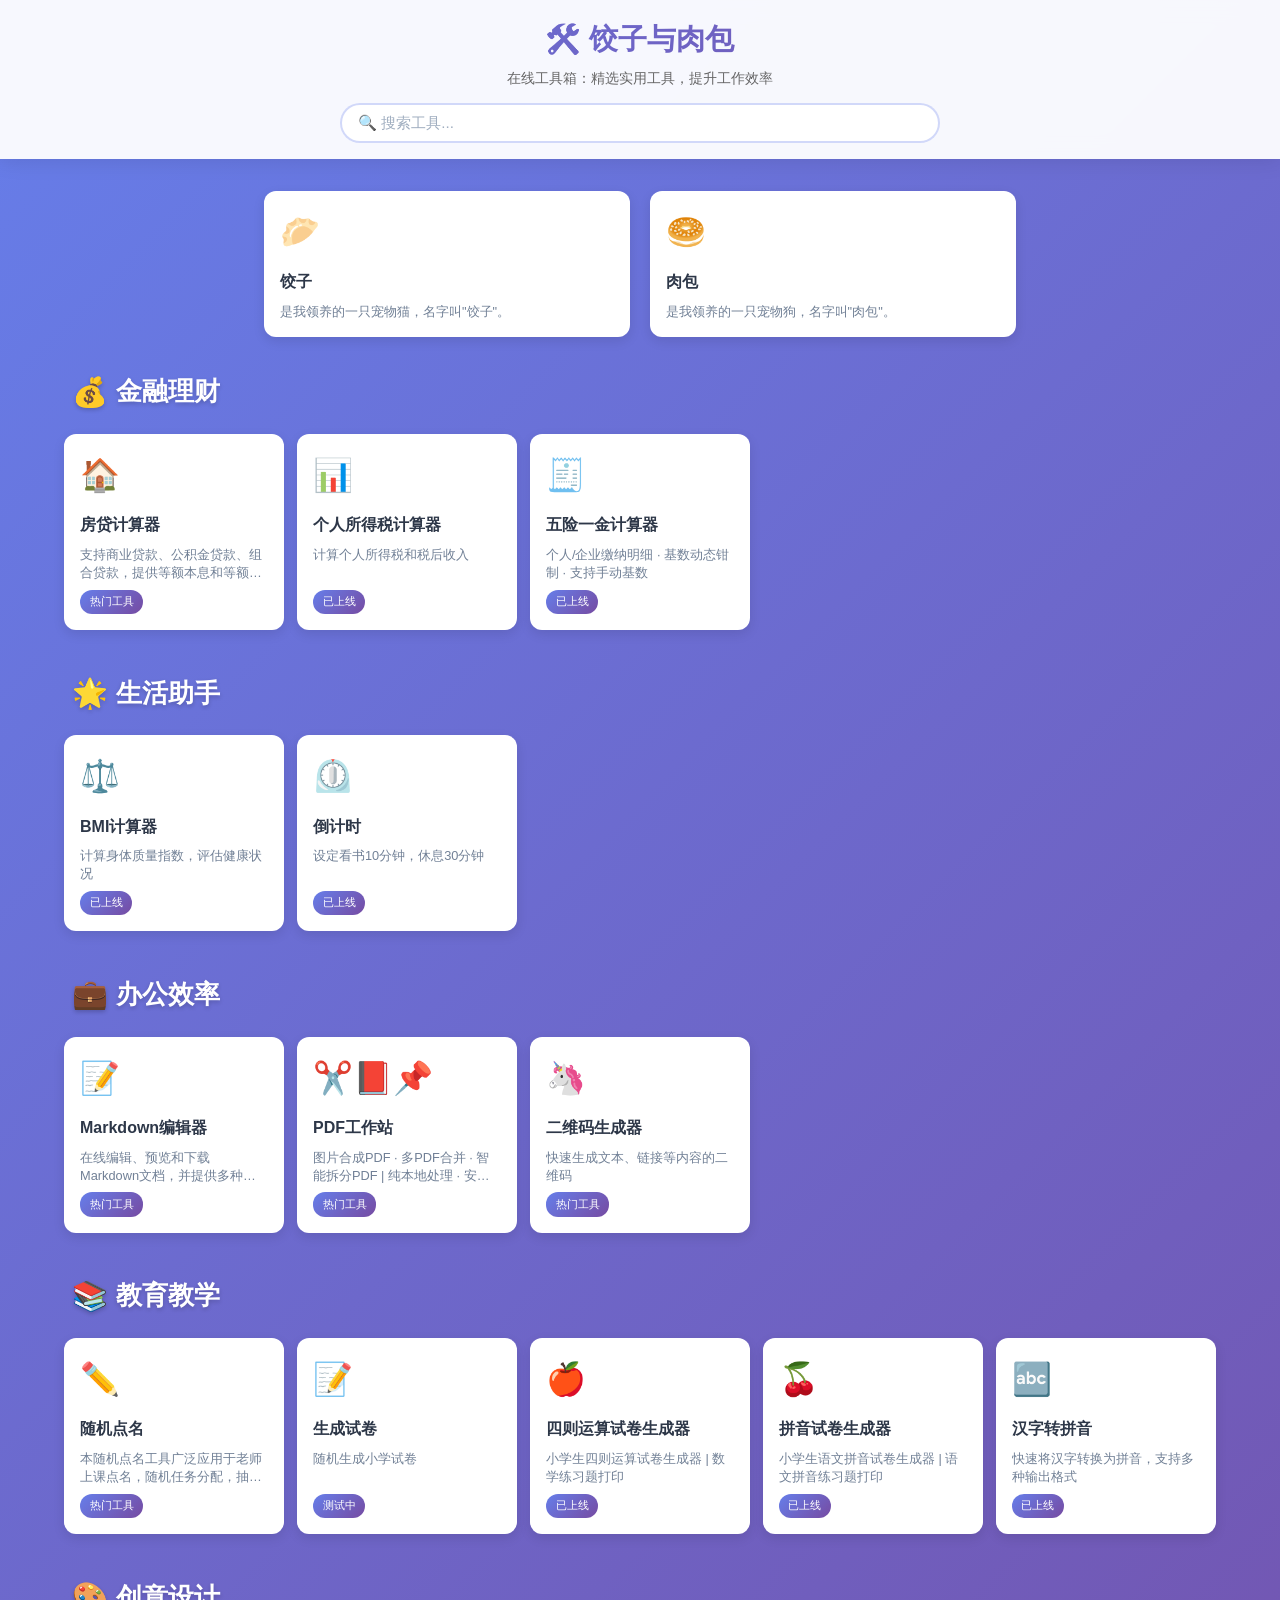
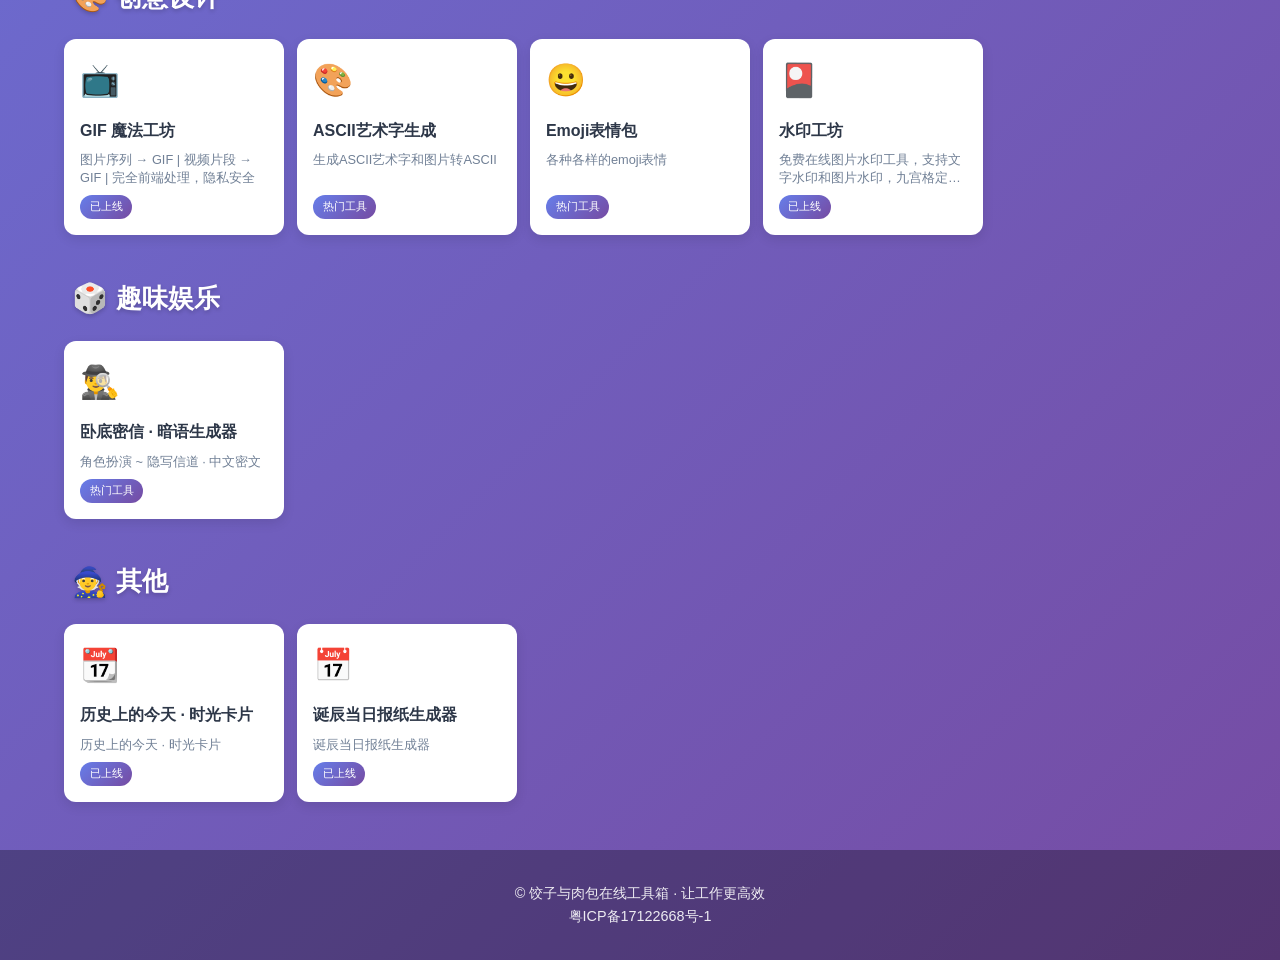
==== commit d897b608: "1. 诞辰之日的新闻" ====
--- a/index.html
+++ b/index.html
@@ -42,6 +42,7 @@
     <meta name="twitter:image" content="" id="twitterImage">
     
     <!-- Favicon -->
+    <link rel="icon" href="data:image/svg+xml,<svg xmlns=%22http://www.w3.org/2000/svg%22 viewBox=%220 0 100 100%22><text y=%22.9em%22 font-size=%2290%22>🛠️</text></svg>">
     <link rel="icon" type="image/png" sizes="32x32" href="/favicon-32x32.png">
     <link rel="icon" type="image/png" sizes="16x16" href="/favicon-16x16.png">
     <link rel="apple-touch-icon" sizes="180x180" href="/apple-touch-icon.png">
@@ -97,11 +98,11 @@
     </main>
 
     <main>
-        <!-- 金融计算分类 -->
+        <!-- 金融理财 -->
         <section class="category-section">
             <h2 class="category-title">
                 <span class="category-icon">💰</span>
-                金融计算
+                金融理财
             </h2>
             <div class="tools-grid">
                 <a href="./fangdai/index.html" class="tool-card">
@@ -111,27 +112,27 @@
                     <span class="tool-badge">热门工具</span>
                 </a>
 
-<!--                <a href="#" class="tool-card">-->
-<!--                    <div class="tool-icon">🚗</div>-->
-<!--                    <div class="tool-name">车贷计算器</div>-->
-<!--                    <div class="tool-desc">快速计算汽车贷款月供，支持多种贷款方案对比</div>-->
-<!--                    <span class="tool-badge">即将上线</span>-->
-<!--                </a>-->
-
-<!--                <a href="#" class="tool-card">-->
-<!--                    <div class="tool-icon">💳</div>-->
-<!--                    <div class="tool-name">信用卡分期计算器</div>-->
-<!--                    <div class="tool-desc">计算信用卡分期手续费和实际利率</div>-->
-<!--                    <span class="tool-badge">开发中</span>-->
-<!--                </a>-->
-            </div>
-        </section>
-
-        <!-- 生活工具分类 -->
+                <a href="./geshui/index.html" class="tool-card">
+                    <div class="tool-icon">📊</div>
+                    <div class="tool-name">个人所得税计算器</div>
+                    <div class="tool-desc">计算个人所得税和税后收入</div>
+                    <span class="tool-badge">已上线</span>
+                </a>
+
+                <a href="./wuxianyijin/index.html" class="tool-card">
+                    <div class="tool-icon">🧾</div>
+                    <div class="tool-name">五险一金计算器</div>
+                    <div class="tool-desc">个人/企业缴纳明细 · 基数动态钳制 · 支持手动基数</div>
+                    <span class="tool-badge">已上线</span>
+                </a>
+            </div>
+        </section>
+
+        <!-- 生活助手 -->
         <section class="category-section">
             <h2 class="category-title">
                 <span class="category-icon">🌟</span>
-                生活工具
+                生活助手
             </h2>
             <div class="tools-grid">
                 <a href="./BMI/index.html" class="tool-card">
@@ -147,21 +148,14 @@
                     <div class="tool-desc">设定看书10分钟，休息30分钟</div>
                     <span class="tool-badge">已上线</span>
                 </a>
-
-                <a href="./GIF_creater/index.html" class="tool-card">
-                    <div class="tool-icon">📺</div>
-                    <div class="tool-name">GIF 魔法工坊</div>
-                    <div class="tool-desc">图片序列 → GIF  |  视频片段 → GIF  |  完全前端处理，隐私安全</div>
-                    <span class="tool-badge">已上线</span>
-                </a>
-            </div>
-        </section>
-
-        <!-- 办公工具分类 -->
+            </div>
+        </section>
+
+        <!-- 办公效率 -->
         <section class="category-section">
             <h2 class="category-title">
                 <span class="category-icon">💼</span>
-                办公工具
+                办公效率
             </h2>
             <div class="tools-grid">
                 <a href="./markdown/index.html" class="tool-card">
@@ -171,13 +165,6 @@
                     <span class="tool-badge">热门工具</span>
                 </a>
 
-                <a href="./QRCode/index.html" class="tool-card">
-                    <div class="tool-icon">🦄</div>
-                    <div class="tool-name">二维码</div>
-                    <div class="tool-desc">生成二维码</div>
-                    <span class="tool-badge">热门工具</span>
-                </a>
-
                 <a href="./pdf_edit/index.html" class="tool-card">
                     <div class="tool-icon">✂️📕📌</div>
                     <div class="tool-name">PDF工作站</div>
@@ -185,80 +172,82 @@
                     <span class="tool-badge">热门工具</span>
                 </a>
 
-<!--                <a href="#" class="tool-card">-->
-<!--                    <div class="tool-icon">🔐</div>-->
-<!--                    <div class="tool-name">密码生成器</div>-->
-<!--                    <div class="tool-desc">生成安全可靠的随机密码</div>-->
-<!--                    <span class="tool-badge">规划中</span>-->
-<!--                </a>-->
-
-                <a href="./geshui/index.html" class="tool-card">
-                    <div class="tool-icon">📊</div>
-                    <div class="tool-name">个人所得税计算器</div>
-                    <div class="tool-desc">计算个人所得税和税后收入</div>
-                    <span class="tool-badge">已上线</span>
-                </a>
-
-                <a href="./wuxianyijin/index.html" class="tool-card">
-                    <div class="tool-icon">🧾</div>
-                    <div class="tool-name">五险一金计算器</div>
-                    <div class="tool-desc">个人/企业缴纳明细 · 基数动态钳制 · 支持手动基数</div>
-                    <span class="tool-badge">已上线</span>
-                </a>
-            </div>
-        </section>
-
-
-         <!-- 学校 -->
+                <a href="./QRCode/index.html" class="tool-card">
+                    <div class="tool-icon">🦄</div>
+                    <div class="tool-name">二维码生成器</div>
+                    <div class="tool-desc">快速生成文本、链接等内容的二维码</div>
+                    <span class="tool-badge">热门工具</span>
+                </a>
+            </div>
+        </section>
+
+
+        <!-- 教育教学 -->
         <section class="category-section">
             <h2 class="category-title">
                 <span class="category-icon">📚</span>
-                学校
-            </h2>
-            <div class="tools-grid">
+                教育教学
+            </h2>
+            <div class="tools-grid">
+                <a href="./dianming/index.html" class="tool-card">
+                    <div class="tool-icon">✏️</div>
+                    <div class="tool-name">随机点名</div>
+                    <div class="tool-desc">本随机点名工具广泛应用于老师上课点名，随机任务分配，抽奖活动等需要随机抽取名单的情景，使用方便快捷。</div>
+                    <span class="tool-badge">热门工具</span>
+                </a>
+
                 <a href="./shijuan/index.html" class="tool-card">
                     <div class="tool-icon">📝</div>
                     <div class="tool-name">生成试卷</div>
                     <div class="tool-desc">随机生成小学试卷</div>
                     <span class="tool-badge">测试中</span>
                 </a>
-                <a href="./dianming/index.html" class="tool-card">
-                    <div class="tool-icon">✏️</div>
-                    <div class="tool-name">随机点名</div>
-                    <div class="tool-desc">本随机点名工具广泛应用于老师上课点名，随机任务分配，抽奖活动等需要随机抽取名单的情景，使用方便快捷。</div>
-                    <span class="tool-badge">热门工具</span>
-                </a>
+
+                <a href="./sizeyuansuan/index.html" class="tool-card">
+                    <div class="tool-icon">🍎</div>
+                    <div class="tool-name">四则运算试卷生成器</div>
+                    <div class="tool-desc">小学生四则运算试卷生成器 | 数学练习题打印</div>
+                    <span class="tool-badge">已上线</span>
+                </a>
+
+                <a href="./pinyinshijuan/index.html" class="tool-card">
+                    <div class="tool-icon">🍒</div>
+                    <div class="tool-name">拼音试卷生成器</div>
+                    <div class="tool-desc">小学生语文拼音试卷生成器 | 语文拼音练习题打印</div>
+                    <span class="tool-badge">已上线</span>
+                </a>
+
                 <a href="./pinyin/index.html" class="tool-card">
                     <div class="tool-icon">🔤</div>
                     <div class="tool-name">汉字转拼音</div>
-                    <div class="tool-desc">汉字转拼音。</div>
-                    <span class="tool-badge">已上线</span>
-                </a>
-
-                <a href="./sizeyuansuan/index.html" class="tool-card">
-                    <div class="tool-icon">🍎</div>
-                    <div class="tool-name">小学生四则运算试卷生成器</div>
-                    <div class="tool-desc">小学生四则运算试卷生成器 | 数学练习题打印</div>
-                    <span class="tool-badge">已上线</span>
-                </a>
-                <a href="./pinyinshijuan/index.html" class="tool-card">
-                    <div class="tool-icon">🍒</div>
-                    <div class="tool-name">小学生语文拼音试卷生成器</div>
-                    <div class="tool-desc">小学生语文拼音试卷生成器 | 语文拼音练习题打印</div>
-                    <span class="tool-badge">已上线</span>
-                </a>
-
-            </div>
-        </section>
-
-
-         <!-- 其他分类 -->
-        <section class="category-section">
-            <h2 class="category-title">
-                <span class="category-icon">🎲</span>
-                其他
-            </h2>
-            <div class="tools-grid">
+                    <div class="tool-desc">快速将汉字转换为拼音，支持多种输出格式</div>
+                    <span class="tool-badge">已上线</span>
+                </a>
+            </div>
+        </section>
+
+
+        <!-- 创意设计 -->
+        <section class="category-section">
+            <h2 class="category-title">
+                <span class="category-icon">🎨</span>
+                创意设计
+            </h2>
+            <div class="tools-grid">
+                <a href="./GIF_creater/index.html" class="tool-card">
+                    <div class="tool-icon">📺</div>
+                    <div class="tool-name">GIF 魔法工坊</div>
+                    <div class="tool-desc">图片序列 → GIF  |  视频片段 → GIF  |  完全前端处理，隐私安全</div>
+                    <span class="tool-badge">已上线</span>
+                </a>
+
+                <a href="./ascii_art/index.html" class="tool-card">
+                    <div class="tool-icon">🎨</div>
+                    <div class="tool-name">ASCII艺术字生成</div>
+                    <div class="tool-desc">生成ASCII艺术字和图片转ASCII</div>
+                    <span class="tool-badge">热门工具</span>
+                </a>
+
                 <a href="./emoji/index.html" class="tool-card">
                     <div class="tool-icon">😀</div>
                     <div class="tool-name">Emoji表情包</div>
@@ -266,18 +255,50 @@
                     <span class="tool-badge">热门工具</span>
                 </a>
 
-                <a href="./ascii_art/index.html" class="tool-card">
-                    <div class="tool-icon">🎨</div>
-                    <div class="tool-name">ASCII艺术字生成</div>
-                    <div class="tool-desc">生成ASCII艺术字和图片转ASCII</div>
-                    <span class="tool-badge">热门工具</span>
-                </a>
-
+                 <a href="./shuiyingongfan/index.html" class="tool-card">
+                    <div class="tool-icon">🎴</div>
+                    <div class="tool-name">水印工坊</div>
+                    <div class="tool-desc">免费在线图片水印工具，支持文字水印和图片水印，九宫格定位，实时预览，纯浏览器本地处理</div>
+                    <span class="tool-badge">已上线</span>
+                </a>
+            </div>
+        </section>
+
+        <!-- 趣味娱乐 -->
+        <section class="category-section">
+            <h2 class="category-title">
+                <span class="category-icon">🎲</span>
+                趣味娱乐
+            </h2>
+            <div class="tools-grid">
                  <a href="./secret_play/index.html" class="tool-card">
                     <div class="tool-icon">🕵️‍♂️</div>
                     <div class="tool-name">卧底密信 · 暗语生成器</div>
                     <div class="tool-desc">角色扮演 ~ 隐写信道 · 中文密文</div>
                     <span class="tool-badge">热门工具</span>
+                </a>
+            </div>
+        </section>
+
+        <!-- 其他 -->
+        <section class="category-section">
+            <h2 class="category-title">
+                <span class="category-icon">🧙</span>
+                其他
+            </h2>
+            <div class="tools-grid">
+                 <a href="./lishijintian/index.html" class="tool-card">
+                    <div class="tool-icon">📆</div>
+                    <div class="tool-name">历史上的今天 · 时光卡片</div>
+                    <div class="tool-desc">历史上的今天 · 时光卡片</div>
+                    <span class="tool-badge">已上线</span>
+                </a>
+
+                 <a href="./shengribaozhi/index.html" class="tool-card">
+                    <div class="tool-icon">📅</div>
+                    <div class="tool-name">诞辰当日报纸生成器</div>
+                    <div class="tool-desc">诞辰当日报纸生成器</div>
+                    <span class="tool-badge">已上线</span>
                 </a>
             </div>
         </section>
--- a/style.css
+++ b/style.css
@@ -0,0 +1,349 @@
+/* 基础重置与排版 */
+* { box-sizing: border-box; margin: 0; padding: 0; }
+body {
+    font-family: "PingFang SC", "Microsoft YaHei", sans-serif;
+    background: linear-gradient(135deg, #667eea 0%, #764ba2 100%);
+    color: #333;
+    line-height: 1.6;
+    min-height: 100vh;
+}
+
+/* 顶部导航 */
+header {
+    background: rgba(255, 255, 255, 0.95);
+    backdrop-filter: blur(10px);
+    box-shadow: 0 2px 20px rgba(0,0,0,0.1);
+    padding: 1rem 1rem;
+    text-align: center;
+    position: sticky;
+    top: 0;
+    z-index: 100;
+}
+header h1 { 
+    font-size: 1.8rem; 
+    margin-bottom: 0.3rem;
+    background: linear-gradient(135deg, #667eea, #764ba2);
+    -webkit-background-clip: text;
+    -webkit-text-fill-color: transparent;
+    background-clip: text;
+}
+header p { 
+    font-size: 0.9rem; 
+    color: #666;
+}
+
+/* 搜索框 */
+.search-container {
+    max-width: 600px;
+    margin: 0.8rem auto 0;
+    position: relative;
+}
+
+.search-input {
+    width: 100%;
+    padding: 0.6rem 1rem;
+    border: 2px solid rgba(102, 126, 234, 0.3);
+    border-radius: 25px;
+    font-size: 0.95rem;
+    outline: none;
+    transition: all 0.3s ease;
+    background: white;
+}
+
+.search-input:focus {
+    border-color: #667eea;
+    box-shadow: 0 0 0 3px rgba(102, 126, 234, 0.1);
+}
+
+.search-input::placeholder {
+    color: #a0aec0;
+}
+
+/* 主体内容 */
+main {
+    max-width: 1200px;
+    margin: 2rem auto;
+    padding: 0 1.5rem;
+}
+
+/* 历史记录区块 */
+.history-section {
+    background: rgba(255, 255, 255, 0.95);
+    backdrop-filter: blur(10px);
+    border-radius: 16px;
+    padding: 1.5rem;
+    margin-bottom: 2.5rem;
+    box-shadow: 0 8px 20px rgba(0,0,0,0.15);
+    animation: fadeInUp 0.6s ease-out;
+}
+
+.history-header {
+    display: flex;
+    justify-content: space-between;
+    align-items: center;
+    margin-bottom: 1.2rem;
+}
+
+.history-title {
+    font-size: 1.3rem;
+    color: #2d3748;
+    display: flex;
+    align-items: center;
+    gap: 0.5rem;
+}
+
+.clear-history-btn {
+    padding: 0.5rem 1rem;
+    background: linear-gradient(135deg, #f56565, #e53e3e);
+    color: white;
+    border: none;
+    border-radius: 8px;
+    cursor: pointer;
+    font-size: 0.9rem;
+    transition: all 0.3s ease;
+}
+
+.clear-history-btn:hover {
+    transform: translateY(-2px);
+    box-shadow: 0 4px 12px rgba(245, 101, 101, 0.4);
+}
+
+.history-grid {
+    display: flex;
+    gap: 0.8rem;
+    overflow-x: auto;
+    padding-bottom: 0.5rem;
+}
+
+.history-item {
+    background: white;
+    border-radius: 10px;
+    padding: 0.8rem;
+    text-decoration: none;
+    color: #333;
+    box-shadow: 0 2px 8px rgba(0,0,0,0.1);
+    transition: all 0.3s ease;
+    display: flex;
+    align-items: center;
+    gap: 0.6rem;
+    position: relative;
+    min-width: 180px;
+    flex-shrink: 0;
+}
+
+.history-item:hover {
+    transform: translateY(-4px);
+    box-shadow: 0 6px 16px rgba(0,0,0,0.15);
+}
+
+.history-icon {
+    font-size: 1.5rem;
+}
+
+.history-info {
+    flex: 1;
+}
+
+.history-name {
+    font-size: 0.85rem;
+    font-weight: 600;
+    color: #2d3748;
+    margin-bottom: 0.15rem;
+}
+
+.history-time {
+    font-size: 0.7rem;
+    color: #a0aec0;
+}
+
+.remove-history {
+    position: absolute;
+    top: 0.5rem;
+    right: 0.5rem;
+    width: 24px;
+    height: 24px;
+    background: rgba(245, 101, 101, 0.1);
+    border: none;
+    border-radius: 50%;
+    cursor: pointer;
+    display: flex;
+    align-items: center;
+    justify-content: center;
+    opacity: 0;
+    transition: all 0.3s ease;
+    color: #e53e3e;
+    font-size: 1rem;
+}
+
+.history-item:hover .remove-history {
+    opacity: 1;
+}
+
+.remove-history:hover {
+    background: rgba(245, 101, 101, 0.2);
+    transform: scale(1.1);
+}
+
+.empty-history {
+    text-align: center;
+    padding: 2rem;
+    color: #a0aec0;
+    font-size: 0.95rem;
+}
+
+/* 分类区块 */
+.category-section {
+    margin-bottom: 2.5rem;
+    animation: fadeInUp 0.6s ease-out;
+}
+
+@keyframes fadeInUp {
+    from {
+        opacity: 0;
+        transform: translateY(30px);
+    }
+    to {
+        opacity: 1;
+        transform: translateY(0);
+    }
+}
+
+.category-title {
+    color: white;
+    font-size: 1.6rem;
+    margin-bottom: 1.2rem;
+    padding-left: 0.5rem;
+    display: flex;
+    align-items: center;
+    gap: 0.5rem;
+    text-shadow: 0 2px 4px rgba(0,0,0,0.2);
+}
+
+.category-icon {
+    font-size: 1.8rem;
+}
+
+/* 工具卡片网格 */
+.tools-grid {
+    display: grid;
+    grid-template-columns: repeat(auto-fill, minmax(200px, 1fr));
+    gap: 0.8rem;
+}
+
+/* 工具按钮卡片 */
+.tool-card {
+    background: white;
+    border-radius: 12px;
+    padding: 1rem;
+    text-decoration: none;
+    color: #333;
+    box-shadow: 0 4px 12px rgba(0,0,0,0.1);
+    transition: all 0.3s cubic-bezier(0.4, 0, 0.2, 1);
+    position: relative;
+    overflow: hidden;
+    display: flex;
+    flex-direction: column;
+    gap: 0.5rem;
+}
+
+.tool-card::before {
+    content: '';
+    position: absolute;
+    top: 0;
+    left: 0;
+    width: 100%;
+    height: 4px;
+    background: linear-gradient(90deg, #667eea, #764ba2);
+    transform: scaleX(0);
+    transform-origin: left;
+    transition: transform 0.3s ease;
+}
+
+.tool-card:hover {
+    transform: translateY(-4px) scale(1.02);
+    box-shadow: 0 8px 20px rgba(0,0,0,0.18);
+}
+
+.tool-card:hover::before {
+    transform: scaleX(1);
+}
+
+.tool-icon {
+    font-size: 2rem;
+    margin-bottom: 0.2rem;
+}
+
+.tool-name {
+    font-size: 1rem;
+    font-weight: 600;
+    color: #2d3748;
+}
+
+.tool-desc {
+    font-size: 0.8rem;
+    color: #718096;
+    line-height: 1.4;
+    display: -webkit-box;
+    -webkit-line-clamp: 2;
+    -webkit-box-orient: vertical;
+    overflow: hidden;
+}
+
+.tool-badge {
+    display: inline-block;
+    padding: 0.2rem 0.6rem;
+    background: linear-gradient(135deg, #667eea, #764ba2);
+    color: white;
+    border-radius: 12px;
+    font-size: 0.7rem;
+    font-weight: 500;
+    margin-top: auto;
+    align-self: flex-start;
+}
+
+/* 响应式设计 */
+@media (max-width: 768px) {
+    header h1 {
+        font-size: 1.8rem;
+    }
+    
+    .tools-grid {
+        grid-template-columns: repeat(auto-fill, minmax(160px, 1fr));
+        gap: 0.6rem;
+    }
+
+    .category-title {
+        font-size: 1.3rem;
+    }
+
+    main {
+        padding: 0 1rem;
+    }
+}
+
+@media (max-width: 480px) {
+    .tools-grid {
+        grid-template-columns: 1fr;
+    }
+}
+
+/* 页脚 */
+footer {
+    text-align: center;
+    padding: 2rem 1rem;
+    background-color: rgba(0, 0, 0, 0.3);
+    color: rgba(255, 255, 255, 0.9);
+    font-size: 0.9rem;
+    margin-top: 3rem;
+}
+
+footer a {
+    color: rgba(255, 255, 255, 0.9);
+    text-decoration: none;
+    transition: color 0.3s;
+}
+
+footer a:hover {
+    color: white;
+    text-decoration: underline;
+}
